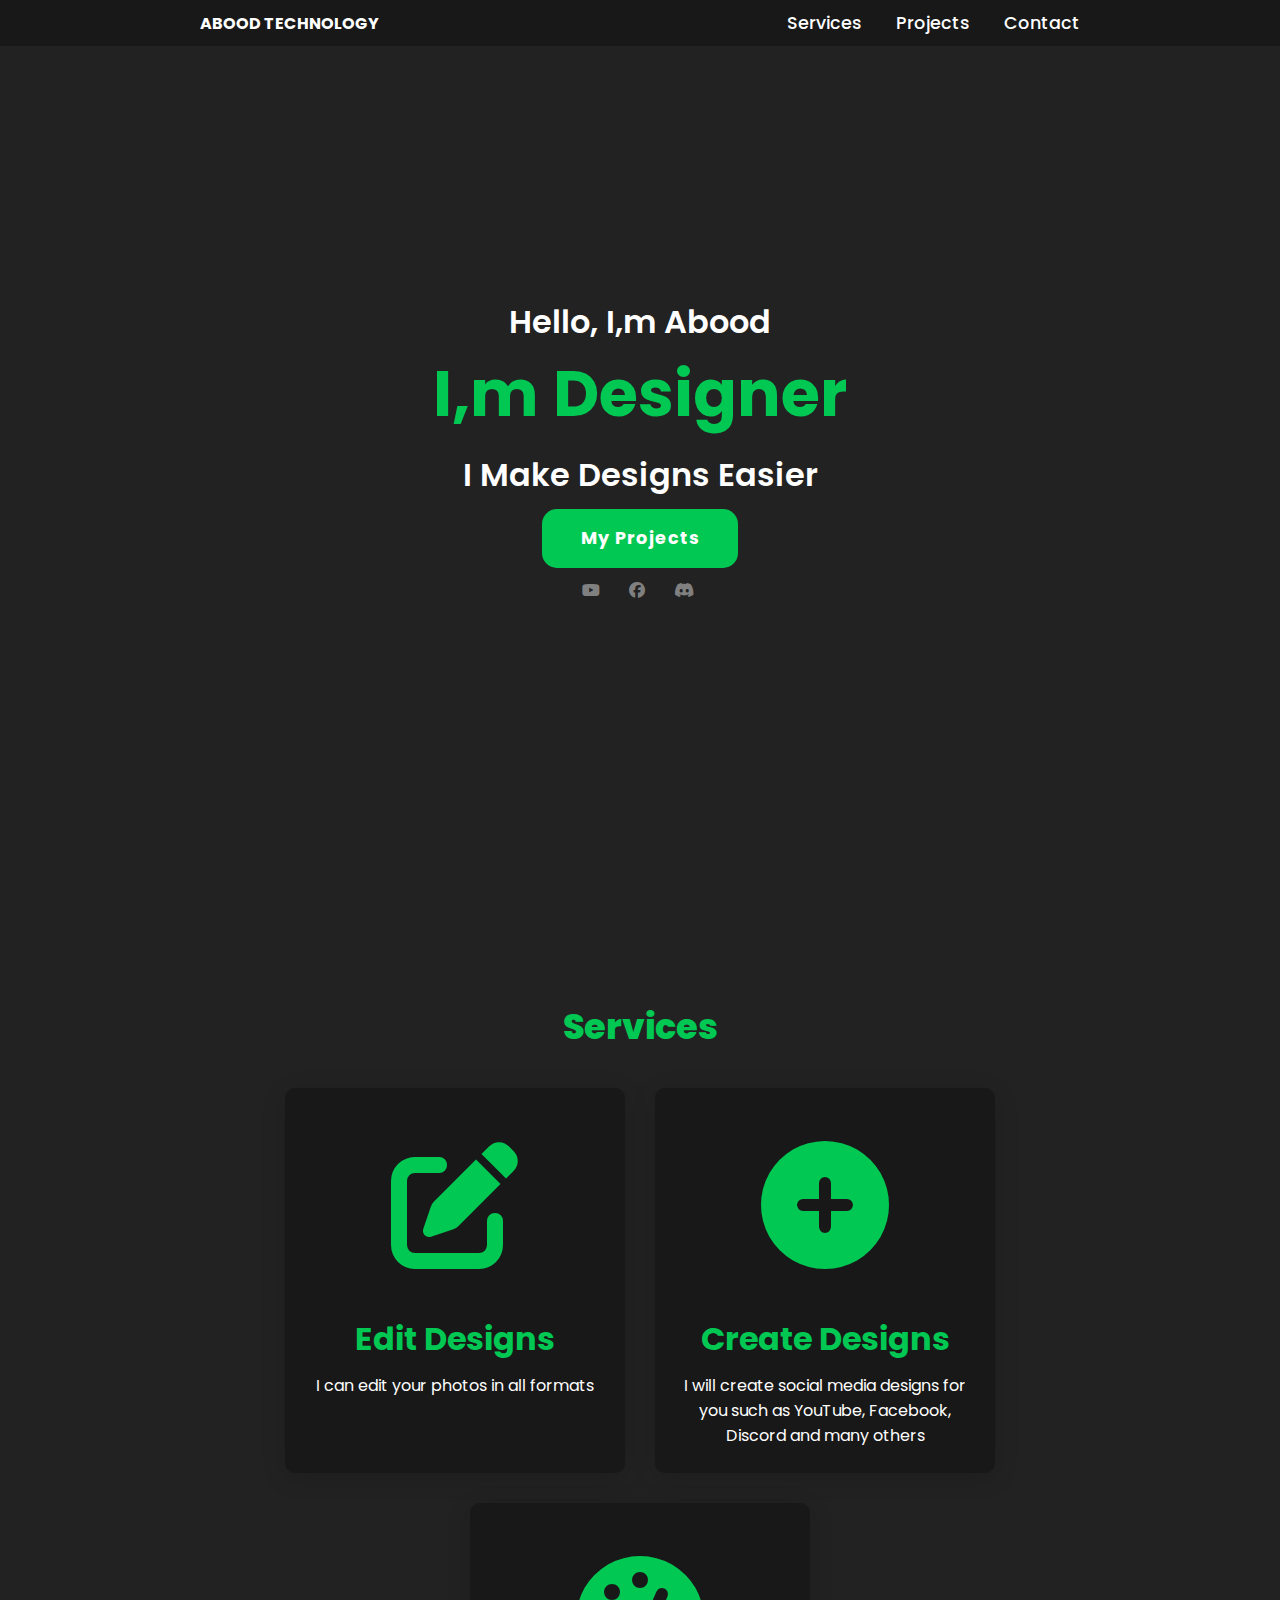
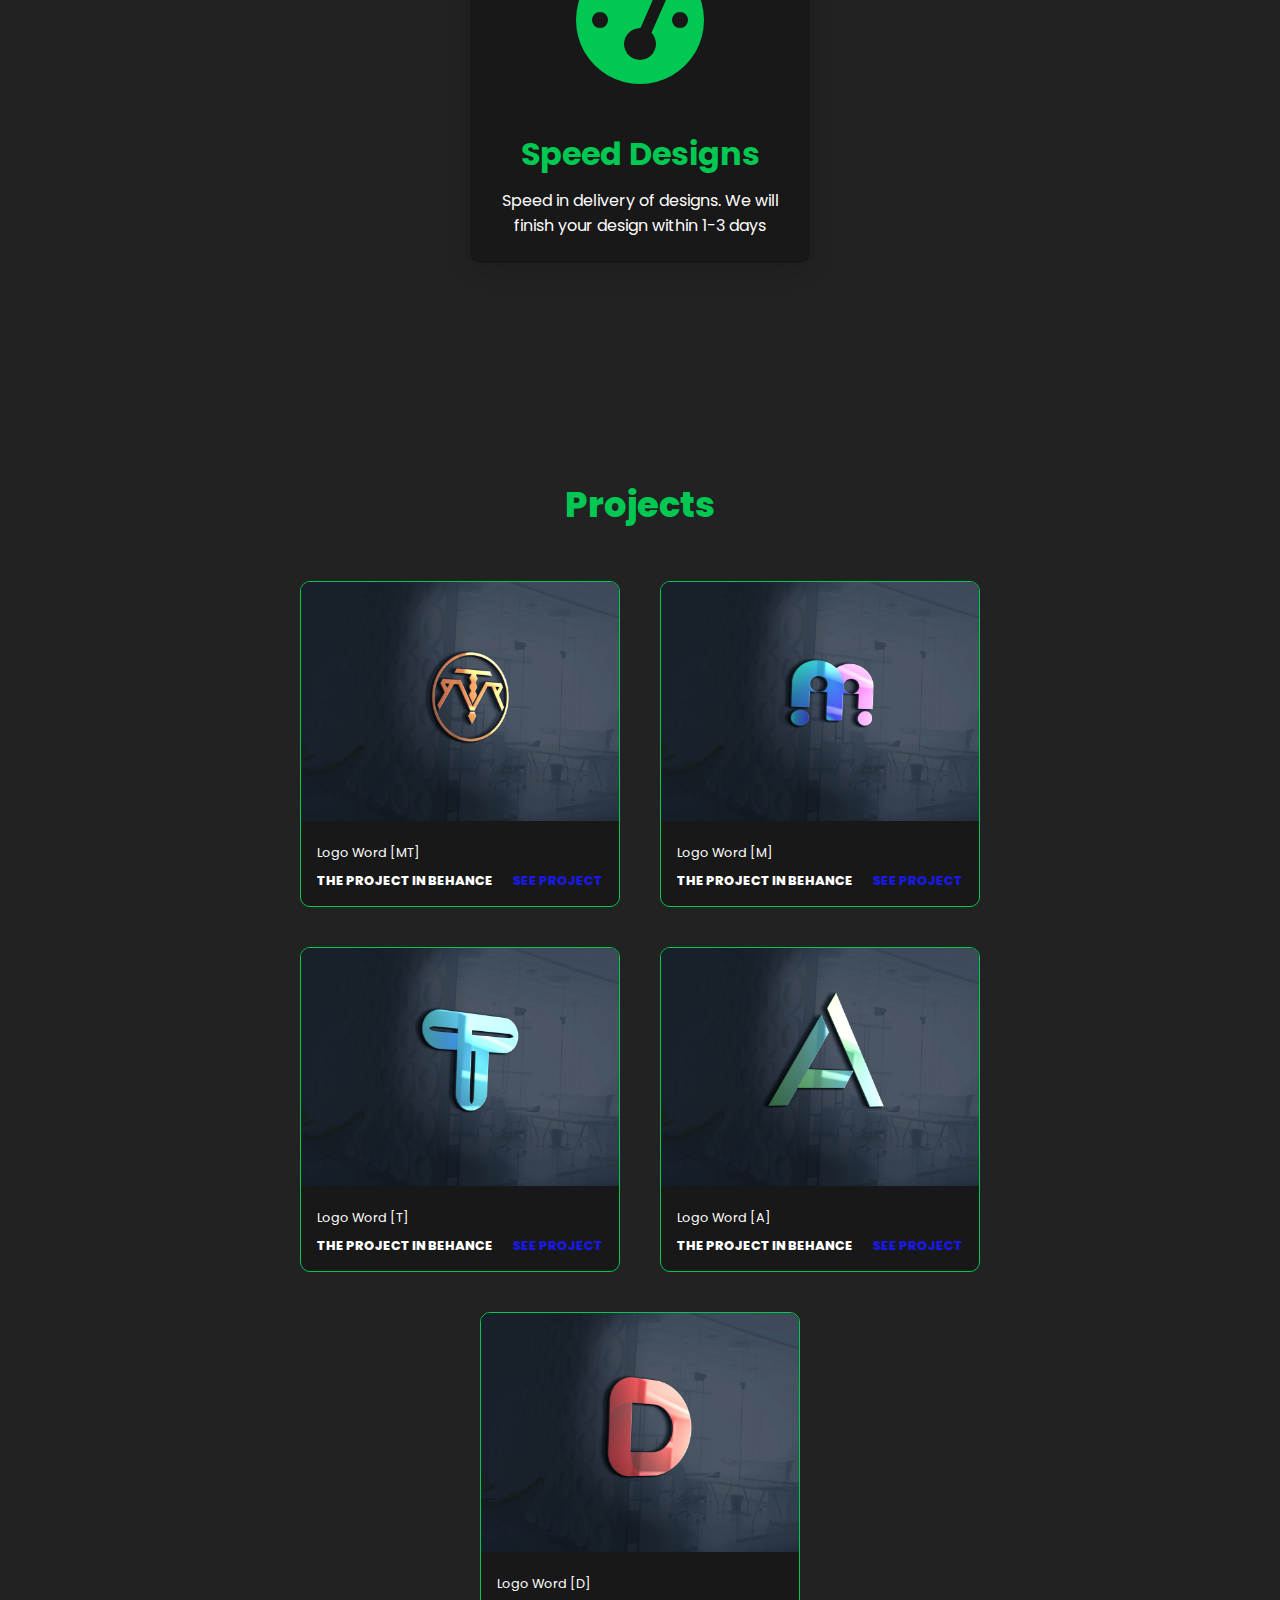
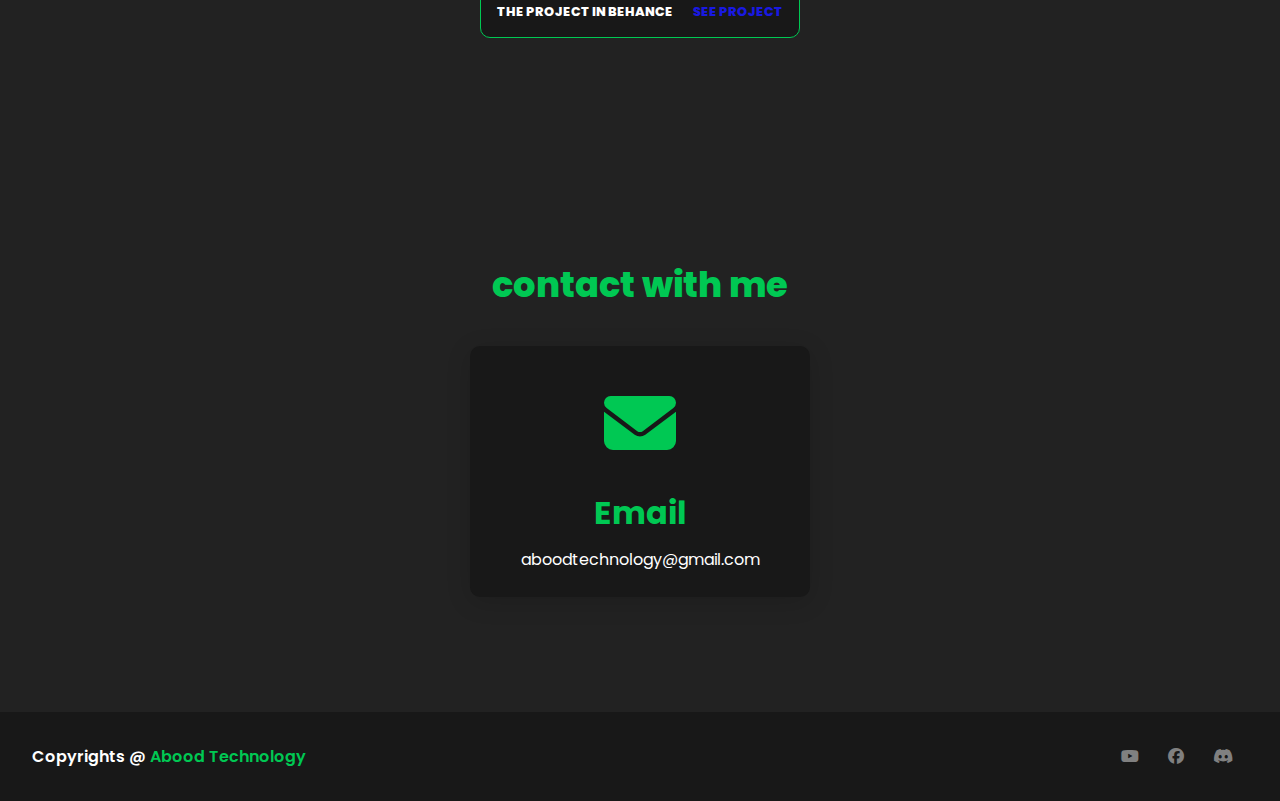
==== index.html @ 82ec8671 "Update index.html" ====
<!DOCTYPE html>
<html lang="en">
<head>
    <meta charset="UTF-8">
    <meta http-equiv="X-UA-Compatible" content="IE=edge">
    <meta name="viewport" content="width=device-width, initial-scale=1.0">
    <link rel="stylesheet" href="style.css">
    <link rel="stylesheet" href="https://cdnjs.cloudflare.com/ajax/libs/font-awesome/6.4.0/css/all.min.css">
    <link rel="icon" type="imge/x-icon" href="Project imge/Untitled-1.png">
    <title>Abood Technology</title>
</head>
<body>
    <header>
        <a href="https://abood-elkhodary.github.io/abood_technology/" class="web-name">Abood Technology</a>
        <nav class="nvegashen">
            <a href="#services">Services</a>
            <a href="#projects">Projects</a>
            <a href="#content">Contact</a>
        </nav>
    </header>
    <section class="main">
        <div>
            <h2>Hello, I,m Abood <br><span>I,m Designer</span></h2>
            <h3> I Make Designs Easier</h3>
            <a href="#projects" class="main-btn">My Projects</a>
        <div class="social-icons">
            <a href="https://www.youtube.com/channel/UCSA4Qo9f2B-eIRQG7bEjoqg" class="youtube" target="_blank"><i class="fa-brands fa-youtube"></i></a>
            <a href="https://www.facebook.com/profile.php?id=100088811796784" class="facebook" target="_blank"><i class="fa-brands fa-facebook"></i></a>
            <a href="https://discord.gg/XT65PAzD9S" class="discord" target="_blank"><i class="fa-brands fa-discord"></i></a>
        </div>
        </div>
    </section>

    <section class="cards" id="services">
        <h2 class="title">Services</h2>
        <div class="content">
            <div class="card">
                <div class="icon">
                    <i class="fas fa-edit"></i>
                </div>
                <div class="info">
                    <h3>Edit Designs</h3>
                    <p>I can edit your photos in all formats</p>
                </div>
            </div>
            <div class="card">
                <div class="icon">
                    <i class="fa-solid fa-circle-plus"></i>
                </div>
                <div class="info">
                    <h3>Create Designs</h3>
                    <p>I will create social media designs for you such as YouTube, Facebook, Discord and many others</p>
                </div>
            </div>
            <div class="card">
                <div class="icon">
                    <i class="fa-solid fa-gauge-high"></i>
                </div>
                <div class="info">
                    <h3>Speed Designs</h3>
                    <p>Speed in delivery of designs. We will finish your design within 1-3 days</p>
                </div>
            </div>
        </div>
    </section>
        <section class="projects" id="projects">
            <h2 class="title">Projects</h2>
            <div class="content">
                <div class="project-card">
                    <div class="project-image">
                        <img src="Project imge/logo_01.jpg" />
                    </div>
                    <div class="project-info">
                        <p class="project-category">Logo Word [MT]</p>
                        <strong class="project-title">
                            <span>The project IN Behance</span>
                            <a href="https://www.behance.net/gallery/142444885/logo-1/modules/804755273" class="see-project" target="_blank">See Project</a>
                        </strong>
                    </div>
                </div>
                <div class="project-card">
                    <div class="project-image">
                        <img src="Project imge/logo_04.jpg" />
                    </div>
                    <div class="project-info">
                        <p class="project-category">Logo Word [M]</p>
                        <strong class="project-title">
                            <span>The project IN Behance</span>
                            <a href="https://www.behance.net/gallery/142445319/logo-4/modules/804757777" class="see-project" target="_blank">See Project</a>
                        </strong>
                    </div>
                </div>
                <div class="project-card">
                    <div class="project-image">
                        <img src="Project imge/logo_05.jpg" />
                    </div>
                    <div class="project-info">
                        <p class="project-category">Logo Word [T]</p>
                        <strong class="project-title">
                            <span>The project IN Behance</span>
                            <a href="https://www.behance.net/gallery/142445755/logo-5/modules/804760275" class="see-project" target="_blank">See Project</a>
                        </strong>
                    </div>
                </div>
                <div class="project-card">
                    <div class="project-image">
                        <img src="Project imge/logo_06.jpg" />
                    </div>
                    <div class="project-info">
                        <p class="project-category">Logo Word [A]</p>
                        <strong class="project-title">
                            <span>The project IN Behance</span>
                            <a href="https://www.behance.net/gallery/142445901/logo-6/modules/804760961" class="see-project" target="_blank">See Project</a>
                        </strong>
                    </div>
                </div>
                <div class="project-card">
                    <div class="project-image">
                        <img src="Project imge/logo_07.jpg" />
                    </div>
                    <div class="project-info">
                        <p class="project-category">Logo Word [D]</p>
                        <strong class="project-title">
                            <span>The project IN Behance</span>
                            <a href="https://www.behance.net/gallery/142446005/logo-7/modules/804761511" class="see-project" target="_blank">See Project</a>
                        </strong>
                    </div>
                </div>
    </section>
    <section class="cards-contact" id="content">
        <h2 class="title">contact with me</h2>
        <div class="content">
            <div class="card">
                <div class="icon">
                    <i class="fa-solid fa-envelope"></i>
                </div>
                <div class="info">
                    <h3>Email</h3>
                    <p>aboodtechnology@gmail.com</p>
                </div>
            </div>
    </section>
    <footer class="footer">
        <p class="footer-title">Copyrights @ <span>Abood Technology</span></p>
        <div class="social-icons">
            <a href="https://www.youtube.com/channel/UCSA4Qo9f2B-eIRQG7bEjoqg" class="youtube" target="_blank"><i class="fa-brands fa-youtube"></i></a>
            <a href="https://www.facebook.com/profile.php?id=100088811796784" class="facebook" target="_blank"><i class="fa-brands fa-facebook"></i></a>
            <a href="https://discord.gg/XT65PAzD9S" class="discord" target="_blank"><i class="fa-brands fa-discord"></i></a>
        </div>
    </footer>
</body>
</html>
---- style.css ----
@import url('https://fonts.googleapis.com/css2?family=Poppins:ital,wght@0,100;0,200;0,300;0,400;0,500;0,600;0,700;0,800;0,900;1,100;1,200;1,300;1,400;1,500;1,600;1,700;1,800;1,900&display=swap');
*{
    font-family: 'Poppins', sans-serif;
    margin: 0;
    padding: 0;
    box-sizing: border-box;
    scroll-behavior: smooth;
}

header{
    background-color:#181818;
    width: 100%;
    position: fixed;
    z-index: 999;
    display: flex;
    justify-content: space-between;
    align-items: center;
    padding: 10px 200px;
}

.web-name{
    text-decoration: none;
    color: #fff;
    text-transform: uppercase;
    font-weight: 700;
    font-size: 1,8em;
}

.nvegashen a{
    color: #fff;
    text-decoration: none;
    font-weight: 500;
    font-size: 1.1em;
    padding-left: 30px;
}

.nvegashen a:hover{
    color: #00c853;
}

section{
    padding: 100px 200px;
}
.main {
    width: 100%;
    min-height: 100vh;
    display: flex;
    align-items: center;
    background-color: #222222;
    justify-content: center;
    text-align: center;
}

.main h2{
    color: #ffffff;
    font-size: 2em;
    font-weight: 600;
}
.main h2 span{
    display: inline-block;
    color: #00c853;
    font-size: 2em;
    font-weight: 700;
}

.main h3{
    color: #ffffff;
    font-size: 2em;
    font-weight: 600;
    letter-spacing: 1pxss;
    margin-top: 10px;
    margin-bottom: 10px;
}
.main-btn{
    color: #ffffff;
    background-color: #00c853;
    text-decoration: none;
    font-size: 1.1em;
    font-weight: 700;
    display: inline-block;
    padding: 0.9375em 2.1875em;
    letter-spacing: 1px;
    border-radius: 15px;
    margin-bottom: 10px;
    transition: 0.7s ease;
}
.main-btn:hover{
    background-color:#00933d;
    transform: scale(1.1);
}

.social-icons a{
    color: gray;
    font-size: 1em;
    padding: 10px;
    transition: 0.5s ease;
    margin-right: 5px;
}

.youtube:hover{
    color: red;
    transform: scale(1.5);
    display: var(--fa-display,inline-block);
}

.facebook:hover{
    color: blue;
    transform: scale(1.5);
    display: var(--fa-display,inline-block);
}

.discord:hover{
    color: white;
    transform: scale(1.5);
    display: var(--fa-display,inline-block);
}

.cards{
    background-color: #222222;
}

.title{
    display: flex;
    justify-content: center;
    color: #00c853;
    font-size: 2.2em;
    font-weight: 800;
    margin-bottom: 20px;
}

.content {
    display: flex;
    justify-content: center;
    flex-direction: row;
    flex-wrap: wrap;
}

.card{
    background-color: #181818;
    width: 21.25em;
    box-shadow: 0 5px 25px rgba(1 1 1 /15%);
    border-radius: 10px;
    padding: 25px;
    margin: 15px;   
    transition: 0.7s ease;
}

.card:hover{
    transform: scale(1.1);
}

.icon{
    font-size: 8em;
    text-align: center;
    color: #00c853;
}

.info{
    text-align: center;
    color: #fff;
}

.info h3{
    color: #00c853;
    font-size: 2em;
    font-weight: 700;
    margin: 10px;
}

.projects{
    background-color: #222222;

}

.projects .content{
    margin-top: 30px;
}

.project-card {
    background-color: #181818;
    border: 1px solid #00c853;
    min-height: 14em;
    width: 20em;
    overflow: hidden;
    border-radius: 10px;
    margin: 20px;
    transition: 0.7s ease;
}

.project-card:hover {
   transform: scale(1.1);
}

.project-card:hover .project-image {
    opacity: 0.9;
 }

.project-image img{
    width: 100%
}
.project-info{
    padding: 1em;
    color: #fff;
}

.project-category{
    font-size: 0.8em;
    color: #fff;
}
.project-title{
    display: flex;
    justify-content: space-between;
    text-transform: uppercase;
    font-weight: 800;
    margin-top: 10px;
    font-size: 0.8em;   
}

.see-project{
    text-decoration: none;
    color: rgb(25, 25, 227);
}

.see-project:hover{
    color: #00c853;
}

.cards-contact{
    background-color: #222222;
}

.cards-contact .icon{
    font-size: 4.5em;
}

.cards-contact .info h3 {
    color: #00c853;
}

.footer{
    background-color: #181818;
    color: #fff;
    padding: 2em;
    display: flex;
    justify-content: space-between;
}

.footer-title{
    font-size: 1,3em;
    font-weight: 600;
}
.footer-title span{
    color: #00c853;
}
.br{
    background-color: #222222;
}

@media (max-width:1023px){
    header{
        padding: 12px 20px;
    }

    .navigation a{
        padding-left: 10px;
    }

    .title{
        font-size: 1.8em;
    }

    section{
        padding: 80px 20px;
    }

    .main-content h2{
        font-size: 1em;
    }

    .main-content h3{
        font-size: 1.6em;
    }

    .content{
        flex-direction: column;
        align-items: center;
    }

}

@media (max-width:641px){
    body{
        font-size: 10px;
    }

    .web-name{
        font-size: 10px;
    }
    
    .main-content h2{
        font-size: 0.8em;
    }

    .main-content h3{
        font-size: 1.4em;
    }
}

@media (max-width:300px){
    body{
        font-size: 10px;
     
    }
}
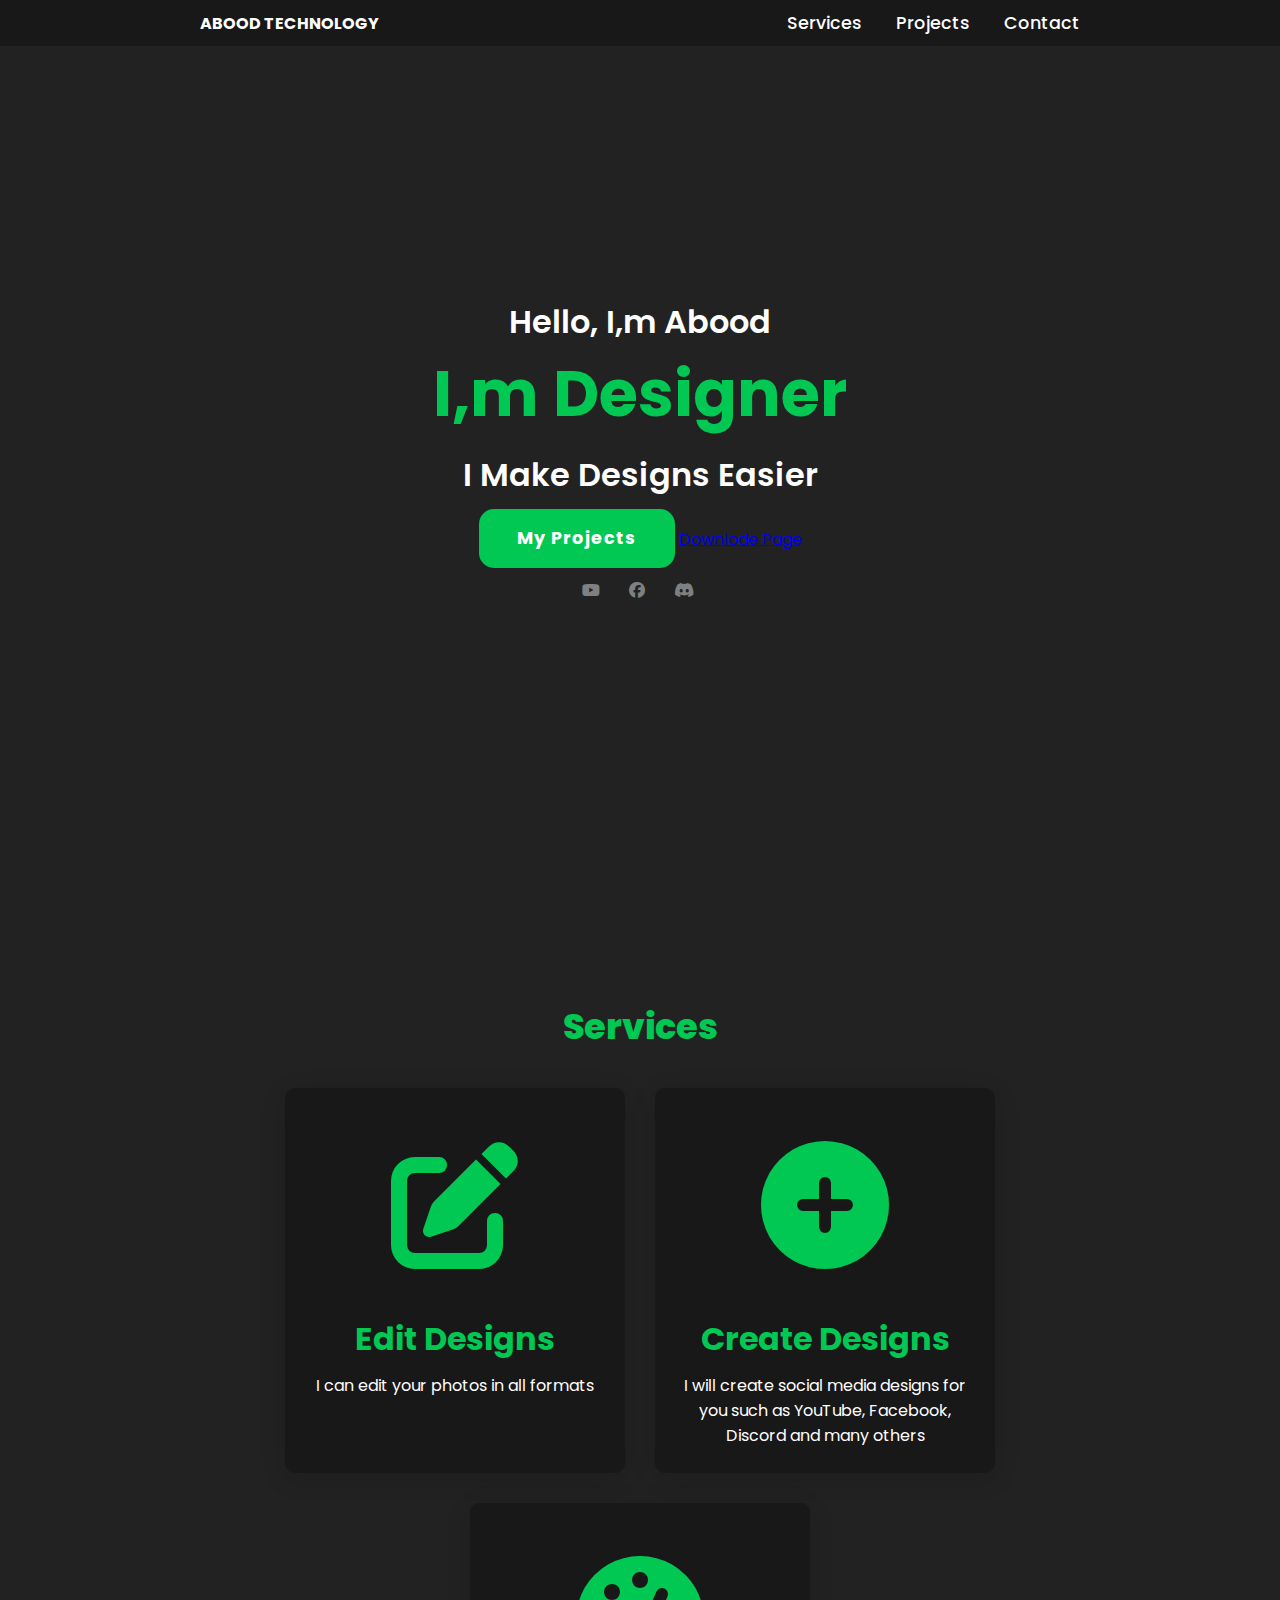
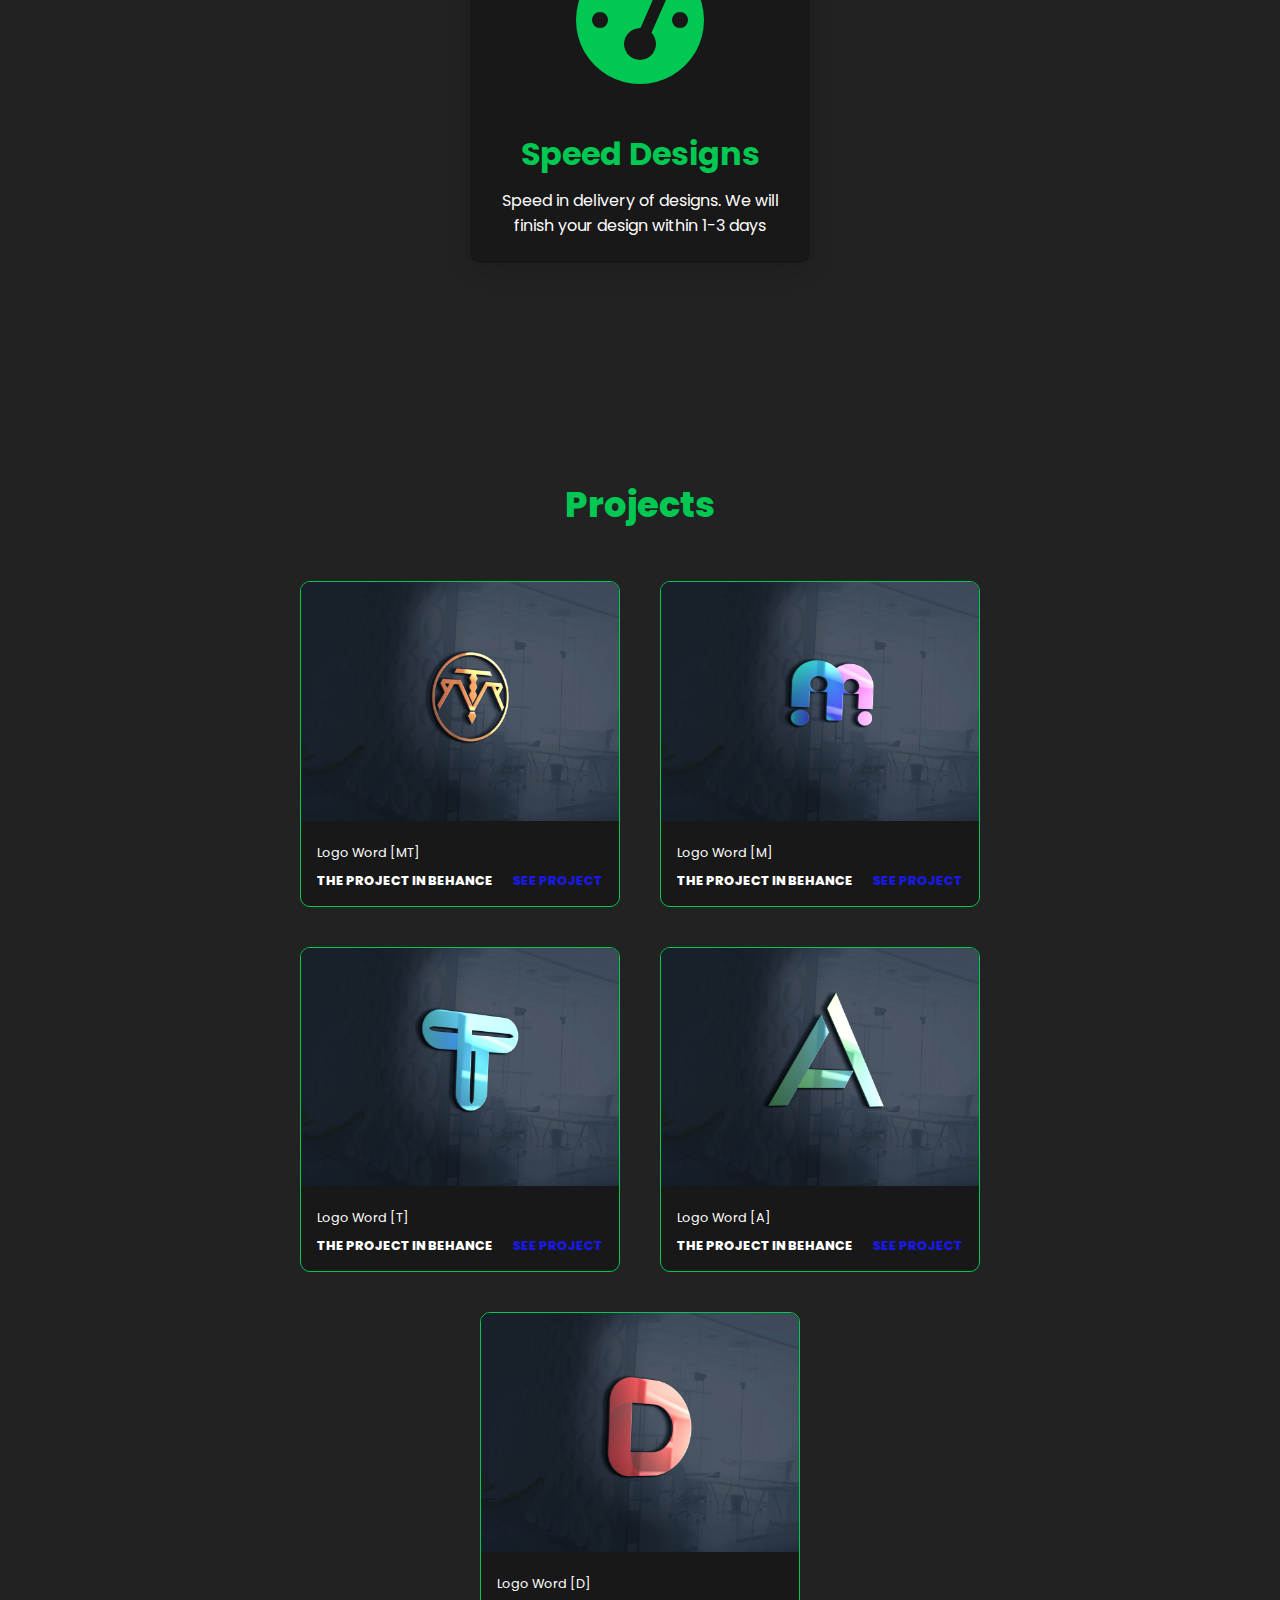
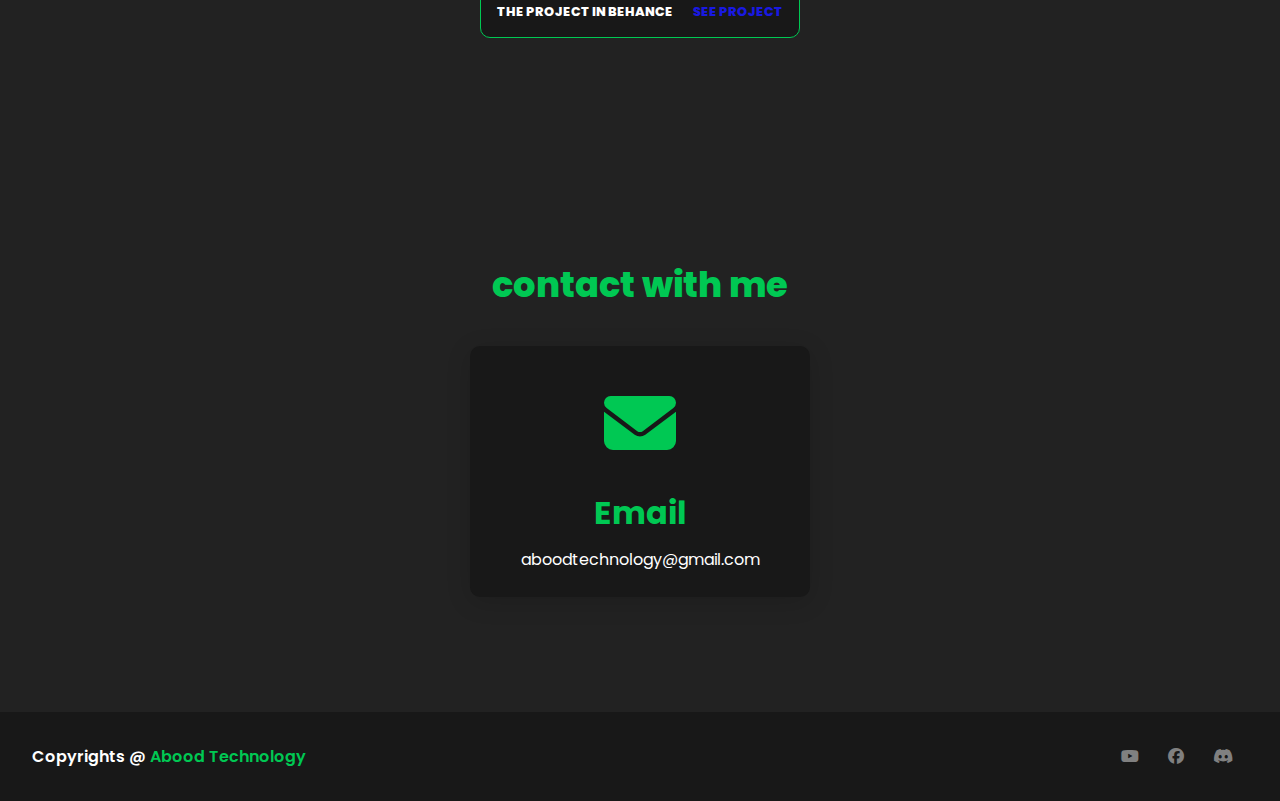
==== commit bac118ac: "Update index.html" ====
--- a/index.html
+++ b/index.html
@@ -23,6 +23,7 @@
             <h2>Hello, I,m Abood <br><span>I,m Designer</span></h2>
             <h3> I Make Designs Easier</h3>
             <a href="#projects" class="main-btn">My Projects</a>
+              <a href="/downlode.html">Downlode Page</a>    
         <div class="social-icons">
             <a href="https://www.youtube.com/channel/UCSA4Qo9f2B-eIRQG7bEjoqg" class="youtube" target="_blank"><i class="fa-brands fa-youtube"></i></a>
             <a href="https://www.facebook.com/profile.php?id=100088811796784" class="facebook" target="_blank"><i class="fa-brands fa-facebook"></i></a>
--- a/style.css
+++ b/style.css
@@ -294,7 +294,7 @@
     }
 
     .web-name{
-        font-size: 10px;
+        font-size: 8px;
     }
     
     .main-content h2{
@@ -308,7 +308,7 @@
 
 @media (max-width:300px){
     body{
-        font-size: 10px;
+        font-size: 8px;
      
     }
-}+}
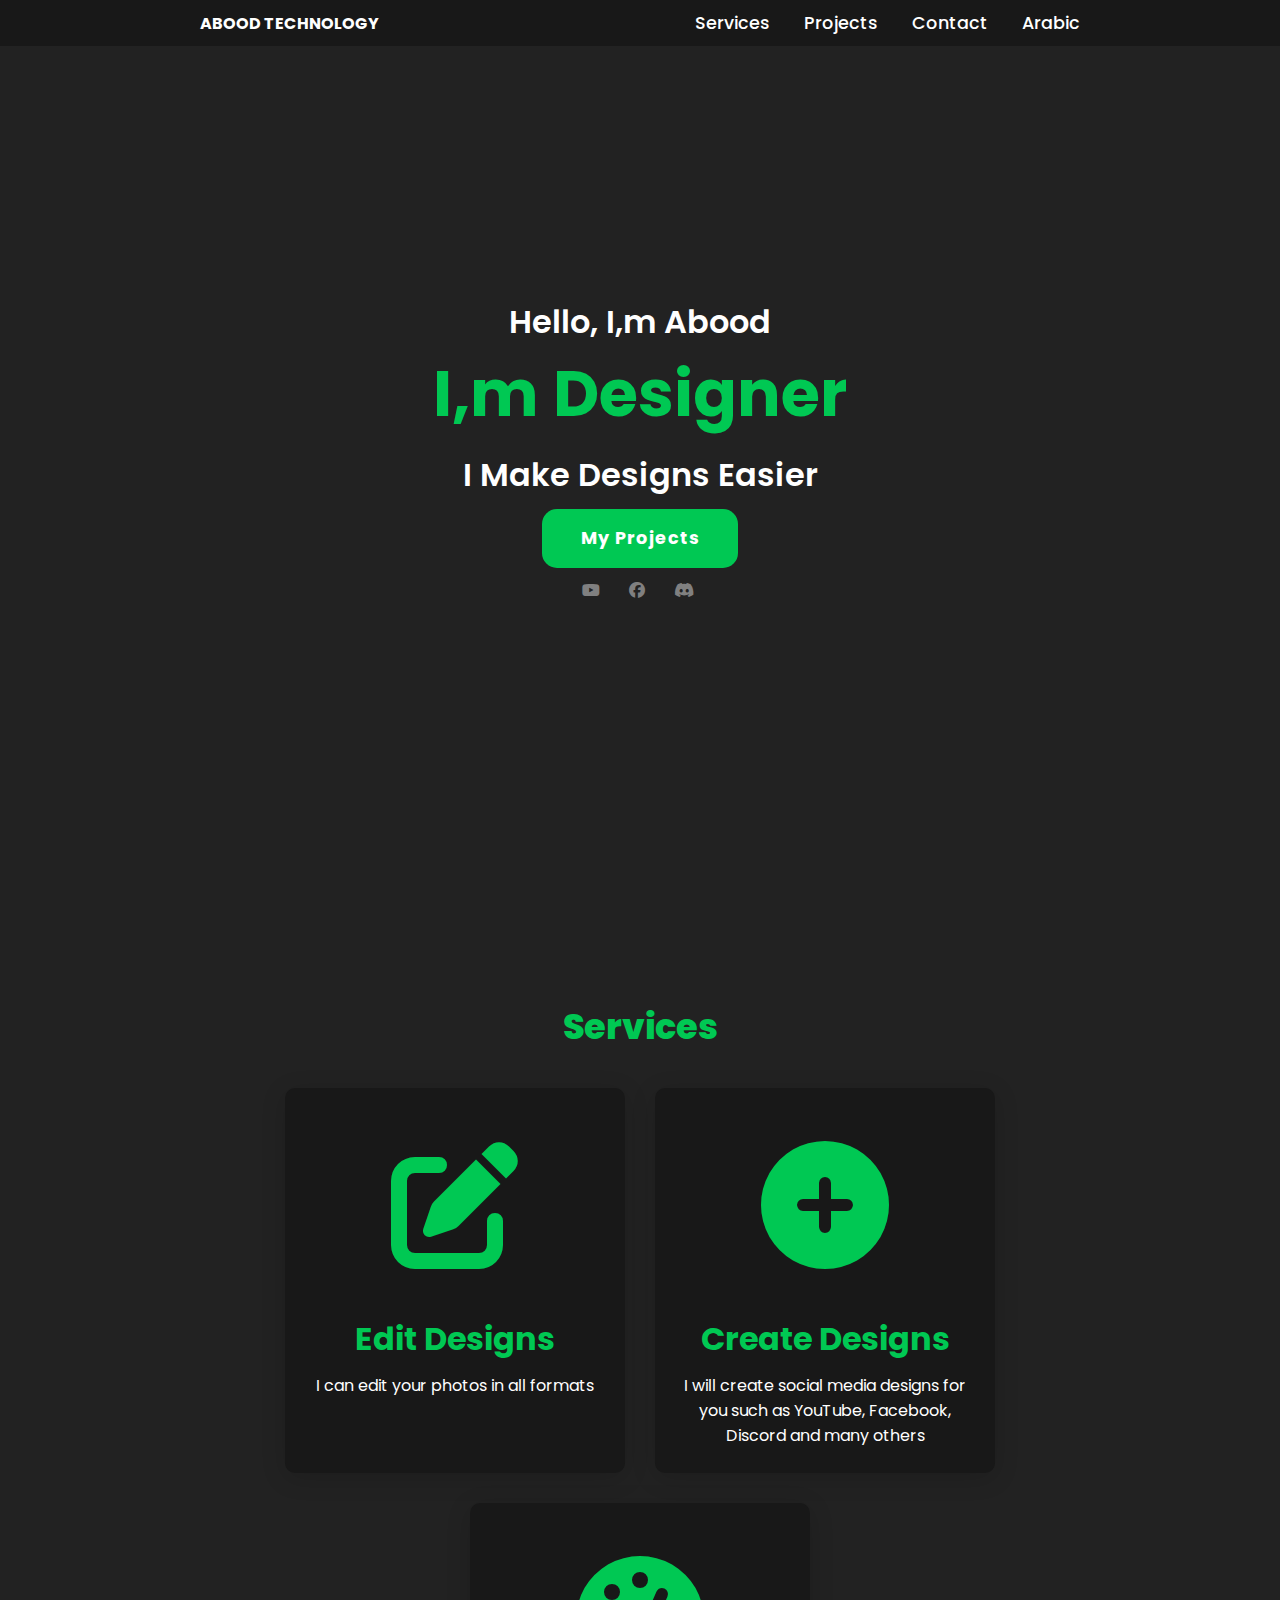
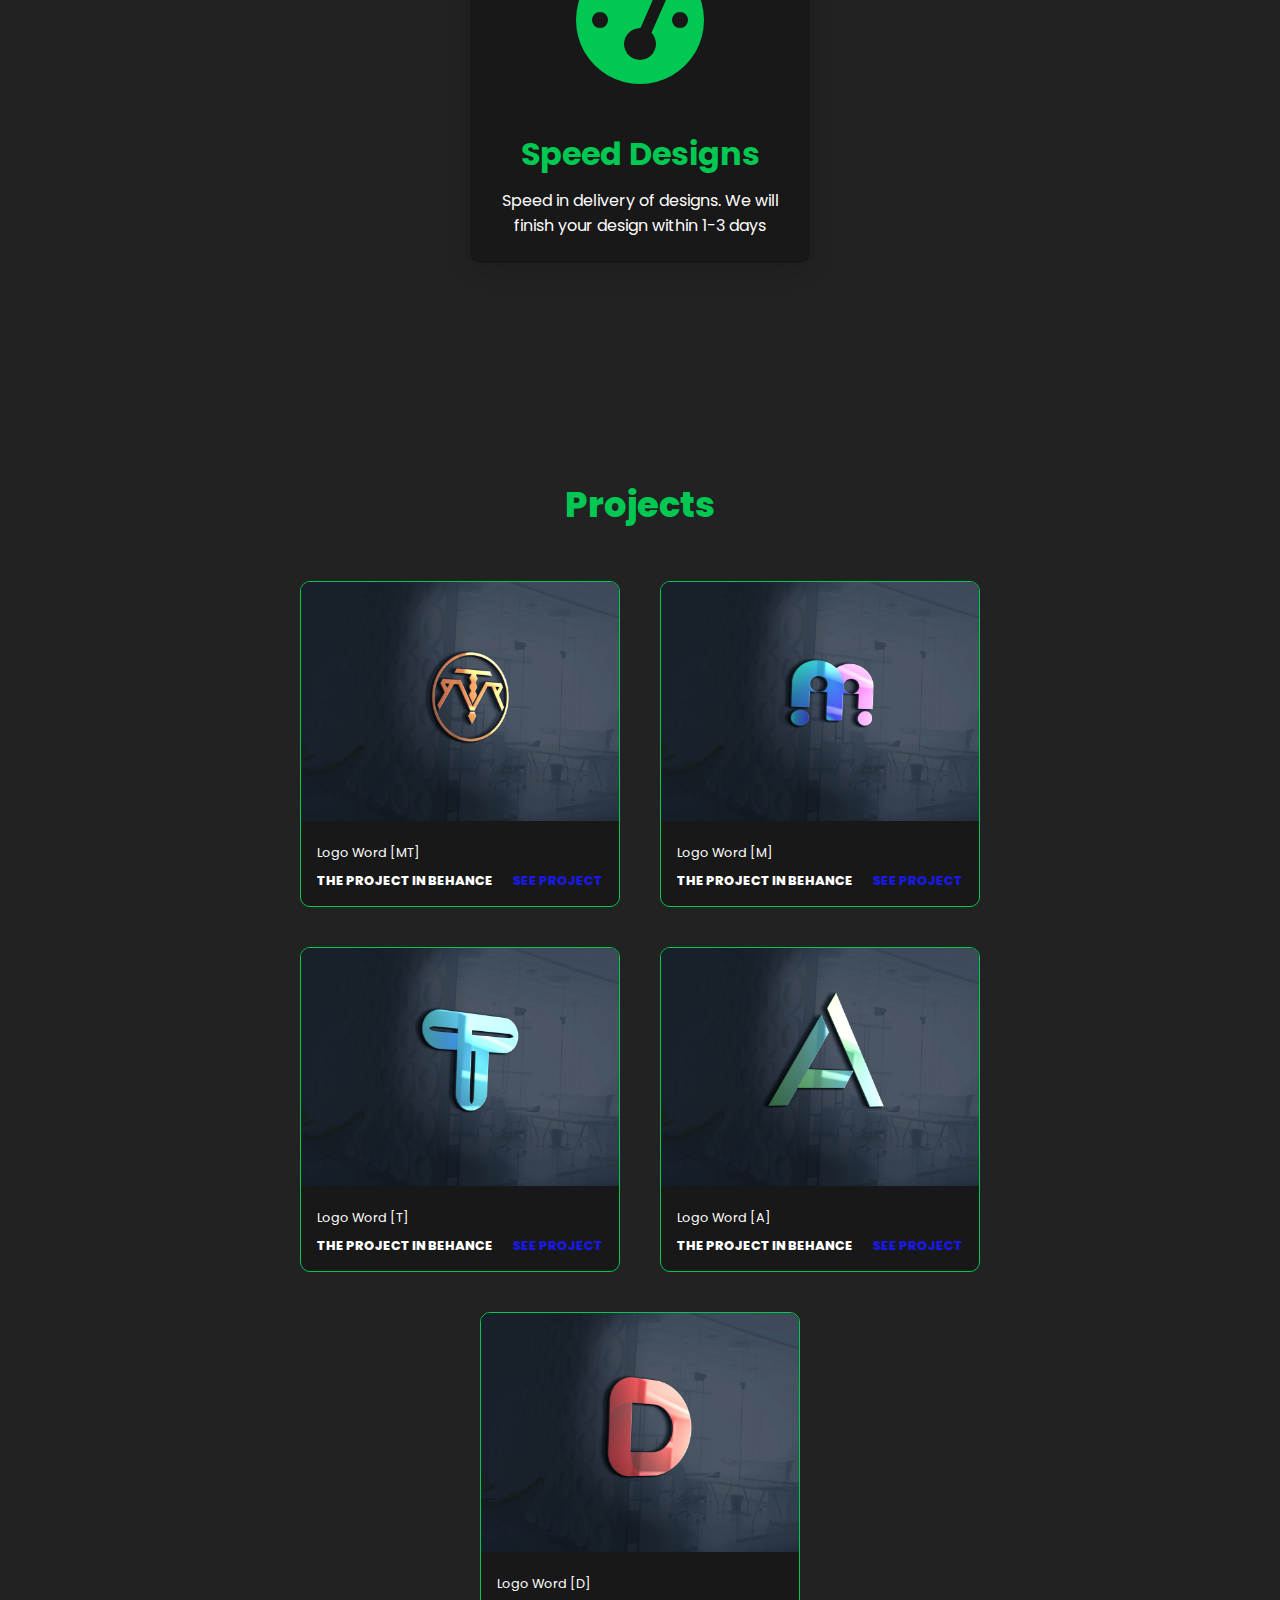
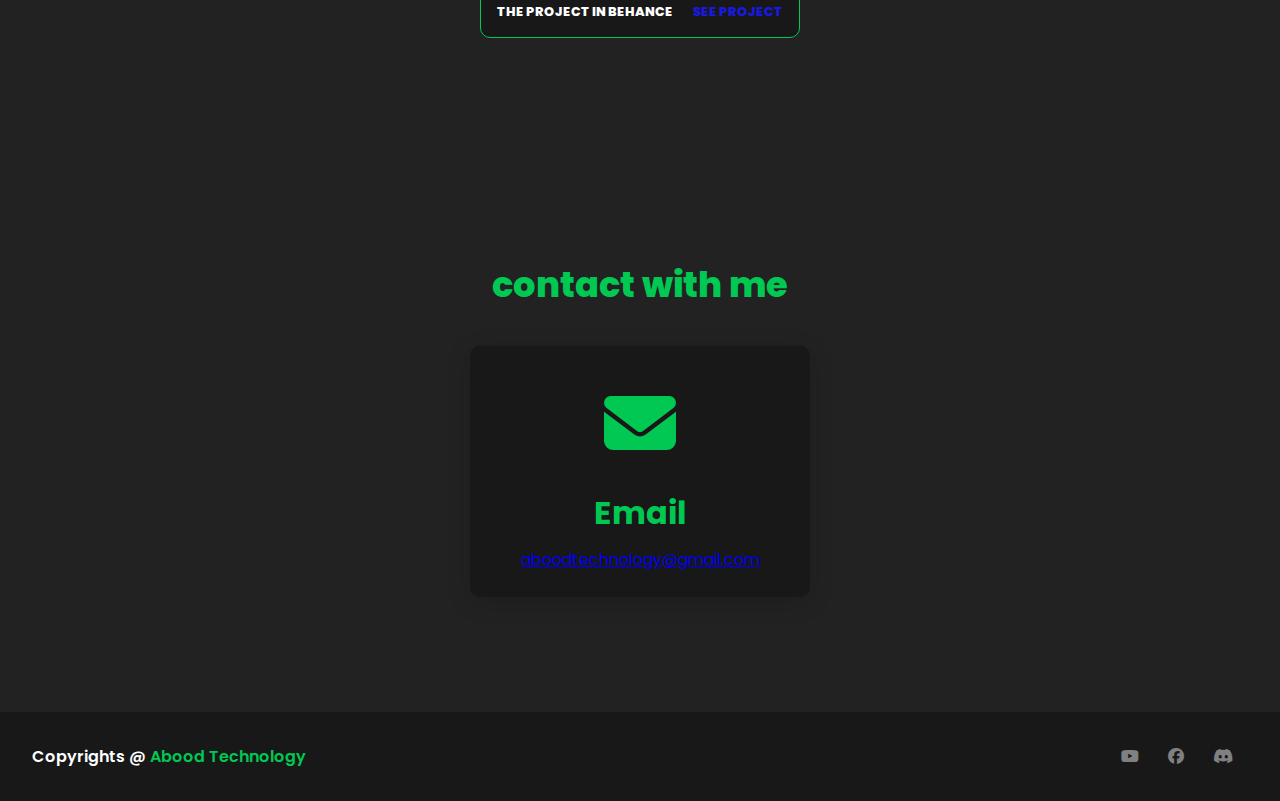
==== commit 65ac450b: "Update index.html" ====
--- a/index.html
+++ b/index.html
@@ -11,11 +11,12 @@
 </head>
 <body>
     <header>
-        <a href="https://abood-elkhodary.github.io/abood_technology/" class="web-name">Abood Technology</a>
+        <a href="/index.html" class="web-name">Abood Technology</a>
         <nav class="nvegashen">
             <a href="#services">Services</a>
             <a href="#projects">Projects</a>
             <a href="#content">Contact</a>
+            <a href="indexAR.html">Arabic</a>
         </nav>
     </header>
     <section class="main">
@@ -23,8 +24,7 @@
             <h2>Hello, I,m Abood <br><span>I,m Designer</span></h2>
             <h3> I Make Designs Easier</h3>
             <a href="#projects" class="main-btn">My Projects</a>
-              <a href="/downlode.html">Downlode Page</a>    
-        <div class="social-icons">
+            <div class="social-icons">
             <a href="https://www.youtube.com/channel/UCSA4Qo9f2B-eIRQG7bEjoqg" class="youtube" target="_blank"><i class="fa-brands fa-youtube"></i></a>
             <a href="https://www.facebook.com/profile.php?id=100088811796784" class="facebook" target="_blank"><i class="fa-brands fa-facebook"></i></a>
             <a href="https://discord.gg/XT65PAzD9S" class="discord" target="_blank"><i class="fa-brands fa-discord"></i></a>
@@ -137,7 +137,8 @@
                 </div>
                 <div class="info">
                     <h3>Email</h3>
-                    <p>aboodtechnology@gmail.com</p>
+                    <a href="mailto:aboodtechnology@gmail.com?subject=Contact">aboodtechnology@gmail.com</a>
+
                 </div>
             </div>
     </section>
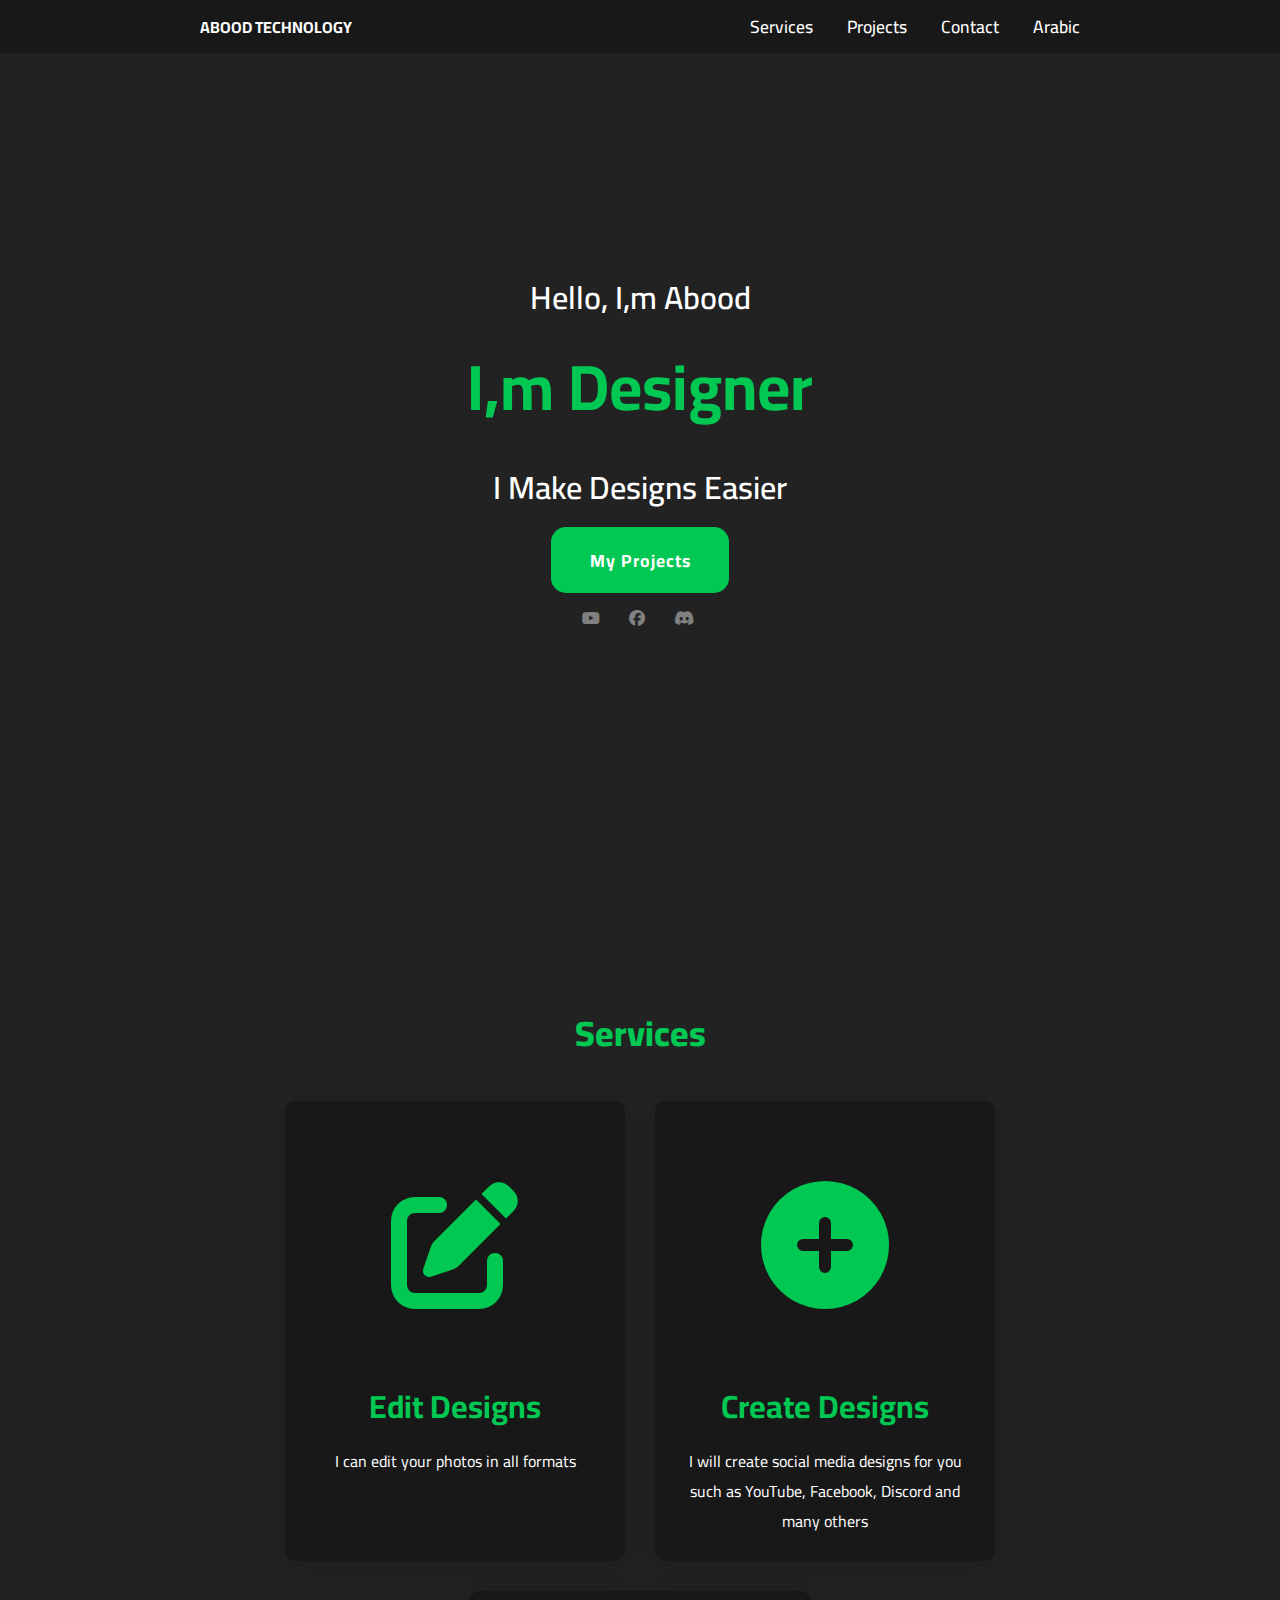
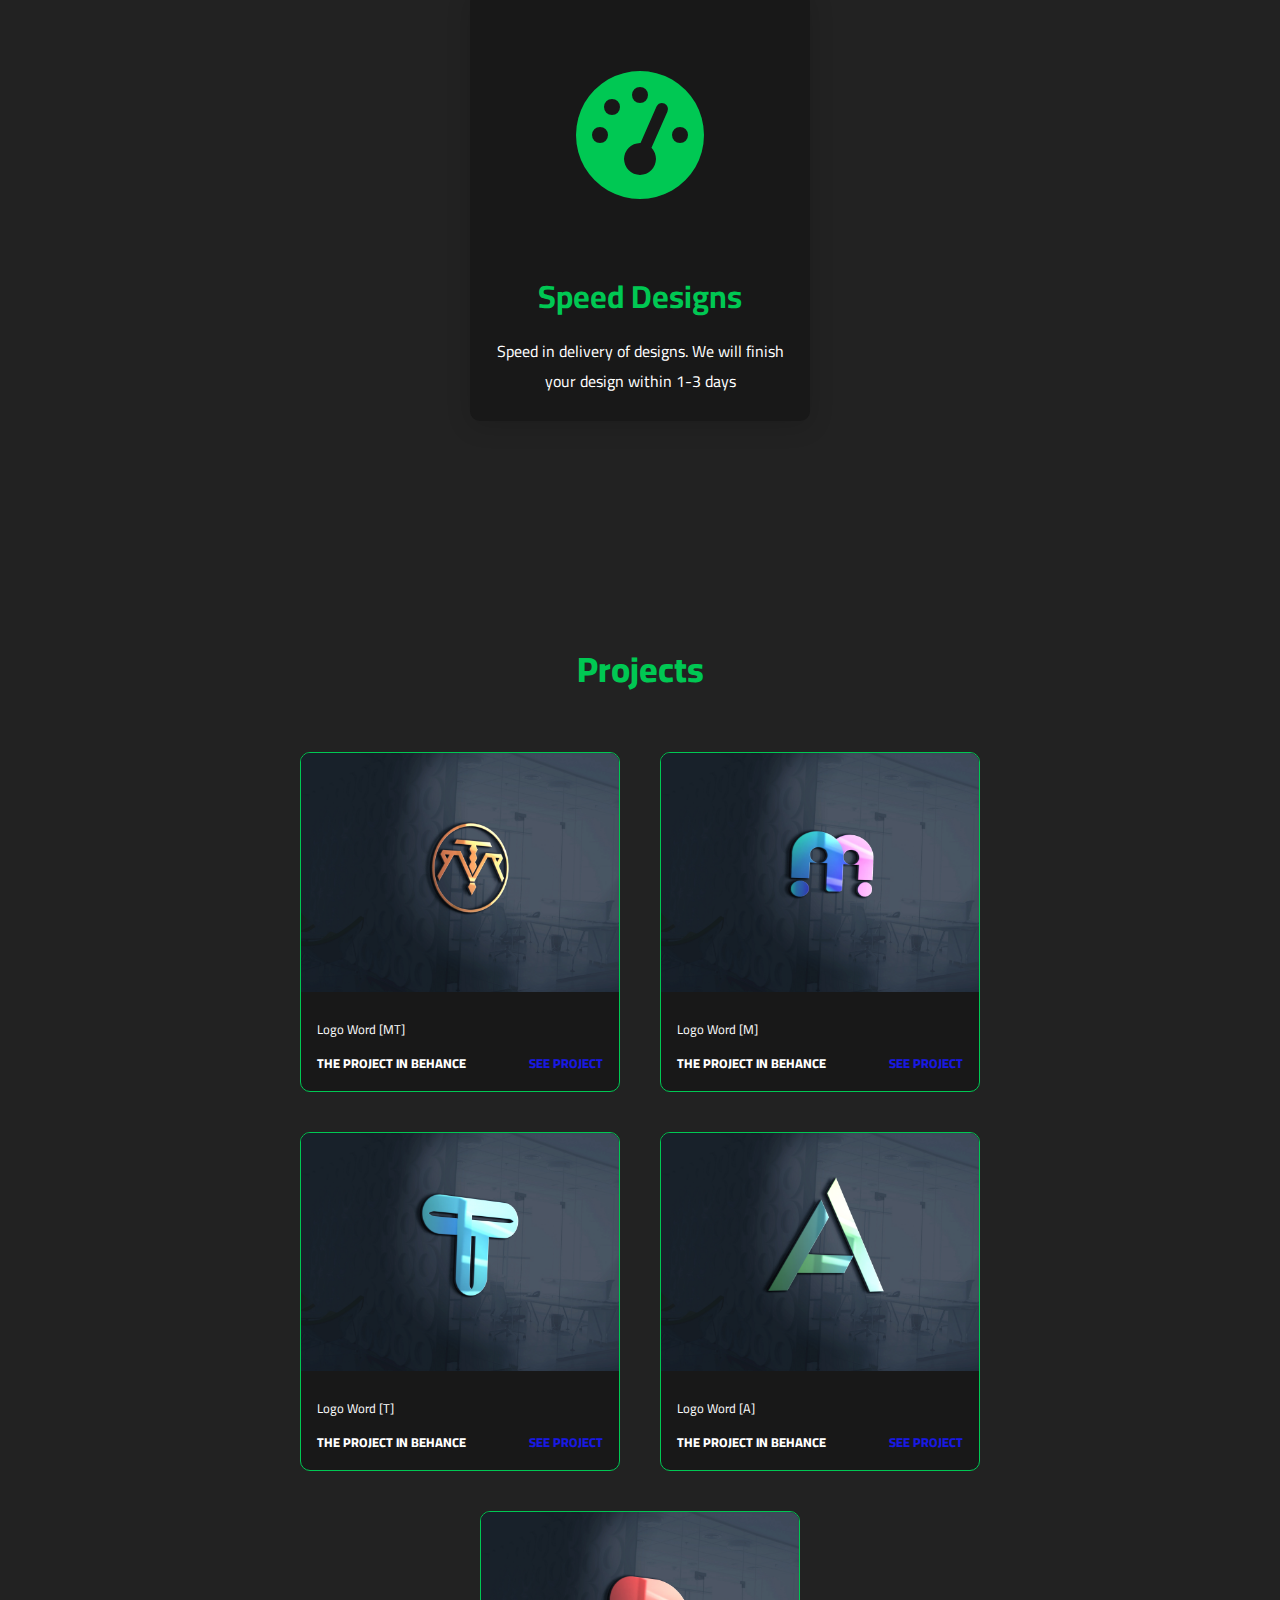
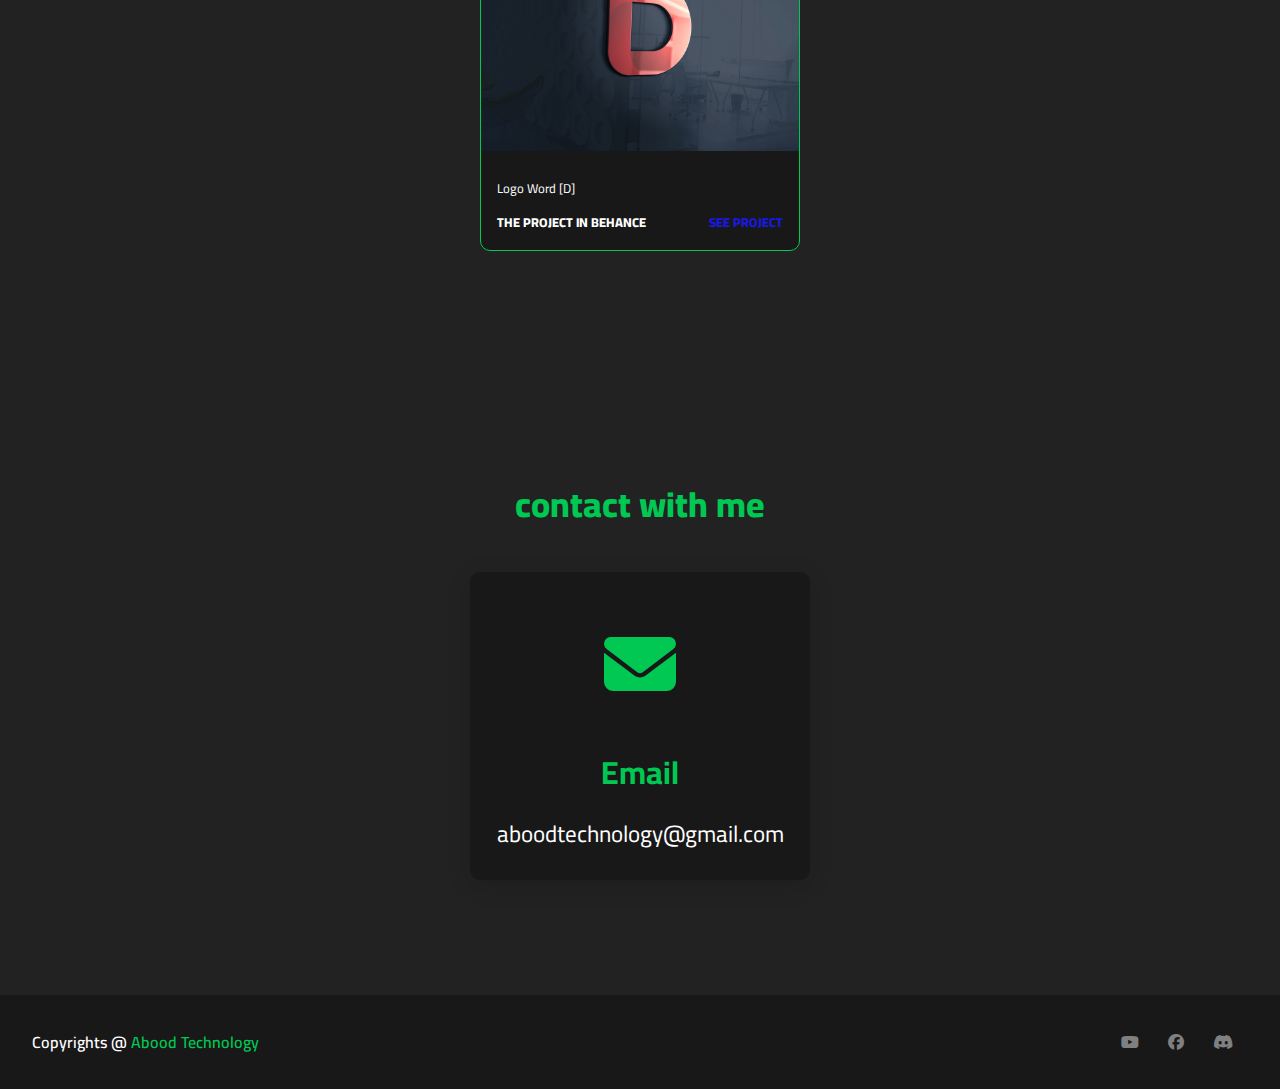
==== commit 7593d5d3: "Update index.html" ====
--- a/index.html
+++ b/index.html
@@ -11,7 +11,7 @@
 </head>
 <body>
     <header>
-        <a href="/index.html" class="web-name">Abood Technology</a>
+        <a href="https://abood-elkhodary.github.io/abood_technology/" class="web-name">Abood Technology</a>
         <nav class="nvegashen">
             <a href="#services">Services</a>
             <a href="#projects">Projects</a>
--- a/style.css
+++ b/style.css
@@ -1,6 +1,6 @@
-@import url('https://fonts.googleapis.com/css2?family=Poppins:ital,wght@0,100;0,200;0,300;0,400;0,500;0,600;0,700;0,800;0,900;1,100;1,200;1,300;1,400;1,500;1,600;1,700;1,800;1,900&display=swap');
+@import url('https://fonts.googleapis.com/css2?family=Cairo:wght@200;300;400;500;600;700;800;900;1000&display=swap');
 *{
-    font-family: 'Poppins', sans-serif;
+    font-family: 'Cairo', sans-serif;
     margin: 0;
     padding: 0;
     box-sizing: border-box;
@@ -227,6 +227,7 @@
 
 .cards-contact{
     background-color: #222222;
+    text-align: center;
 }
 
 .cards-contact .icon{
@@ -235,6 +236,16 @@
 
 .cards-contact .info h3 {
     color: #00c853;
+}
+
+.info a{
+    text-decoration: none;
+    font-size: 23px;
+    color: #fff;
+}
+
+.info a:hover{
+ color: blue;   
 }
 
 .footer{
@@ -254,7 +265,7 @@
 }
 .br{
     background-color: #222222;
-}
+    }
 
 @media (max-width:1023px){
     header{
@@ -307,6 +318,11 @@
 }
 
 @media (max-width:300px){
+    
+    .web-name {
+    text-align: center;
+    font-size: 8px;
+    }
     body{
         font-size: 8px;
      
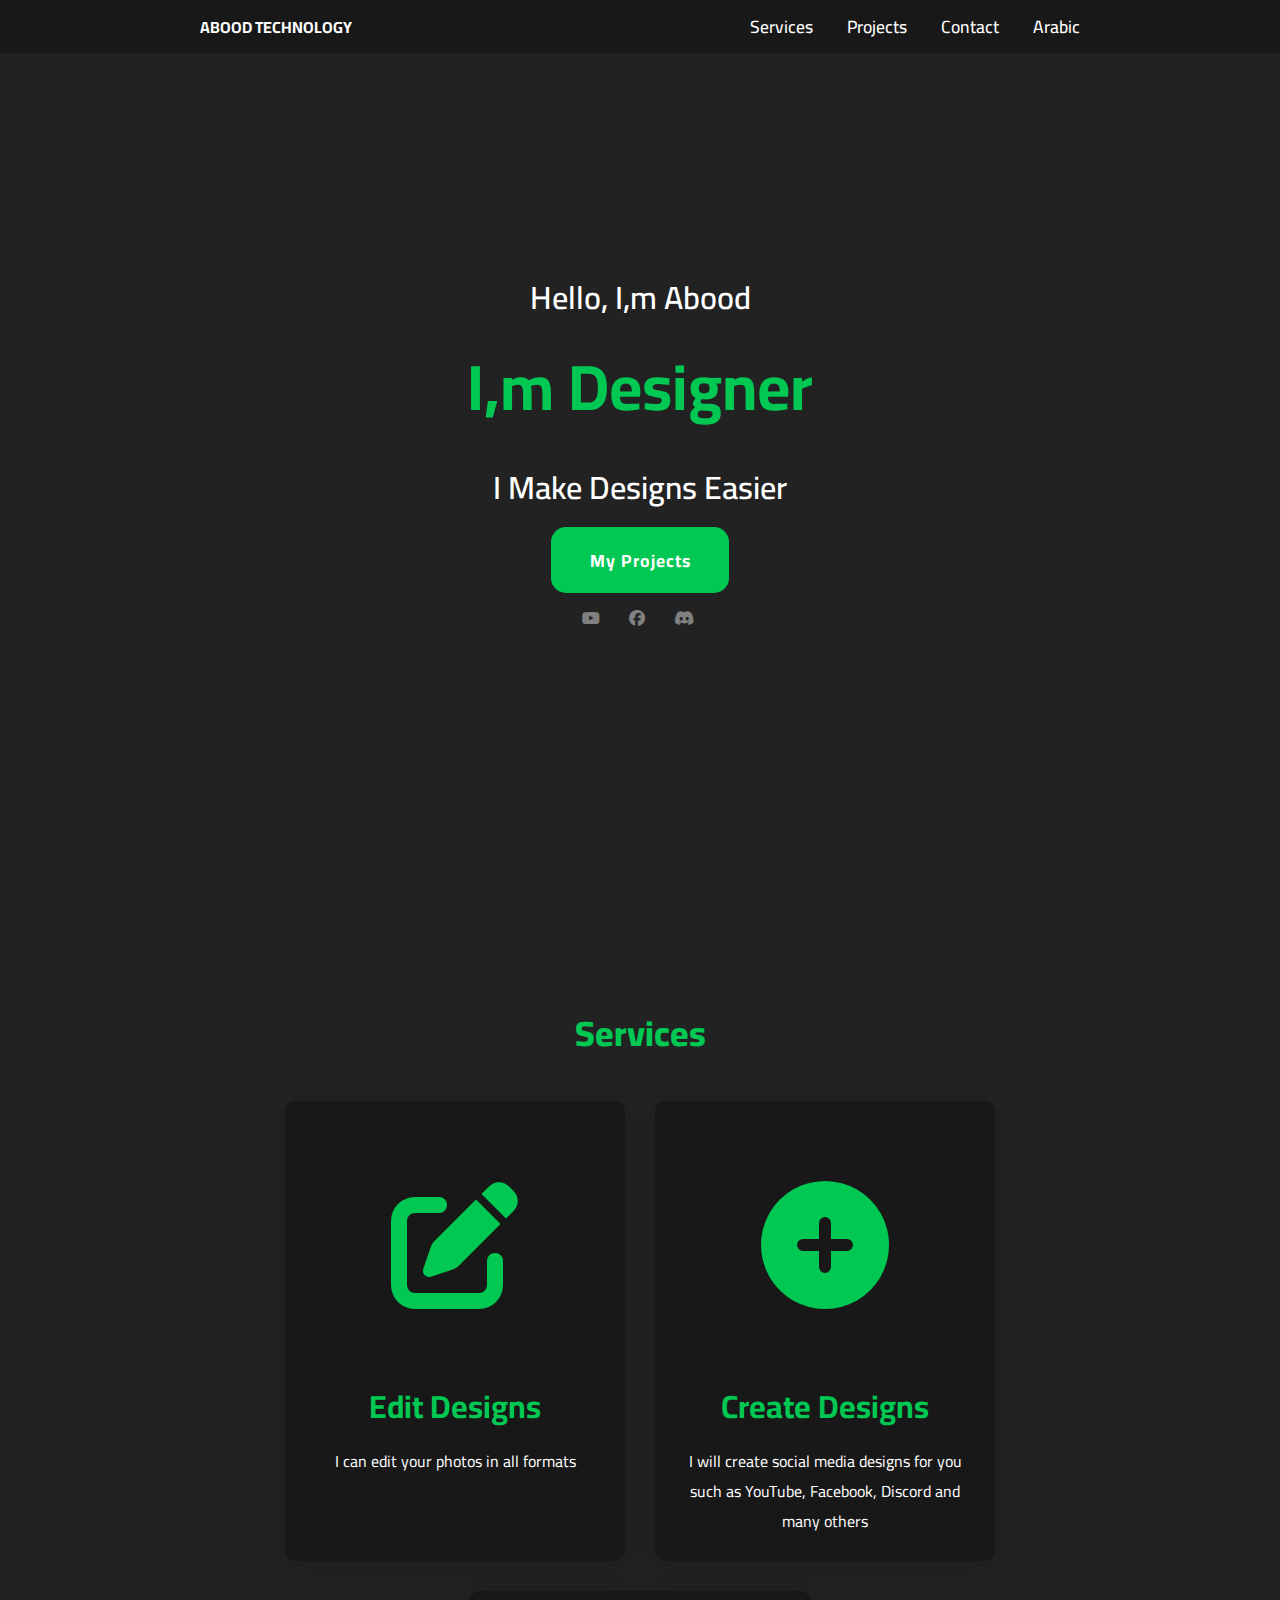
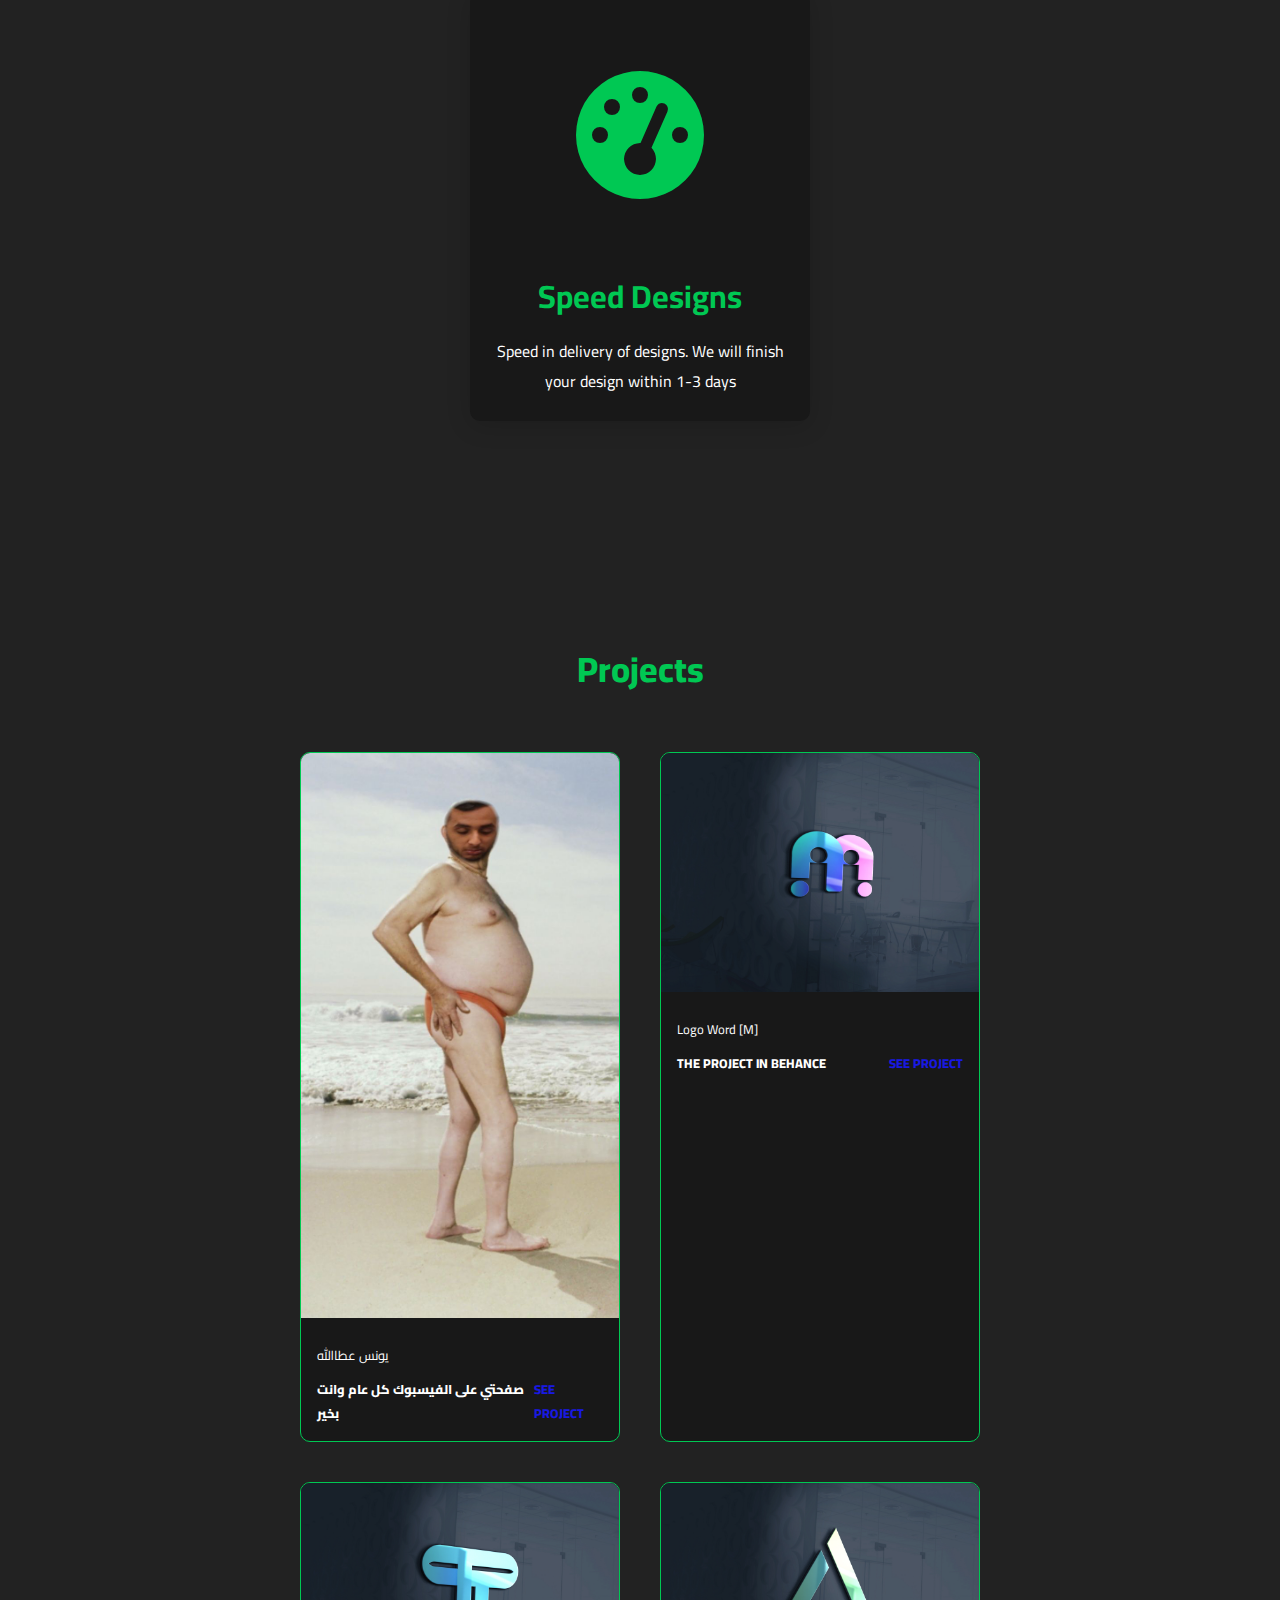
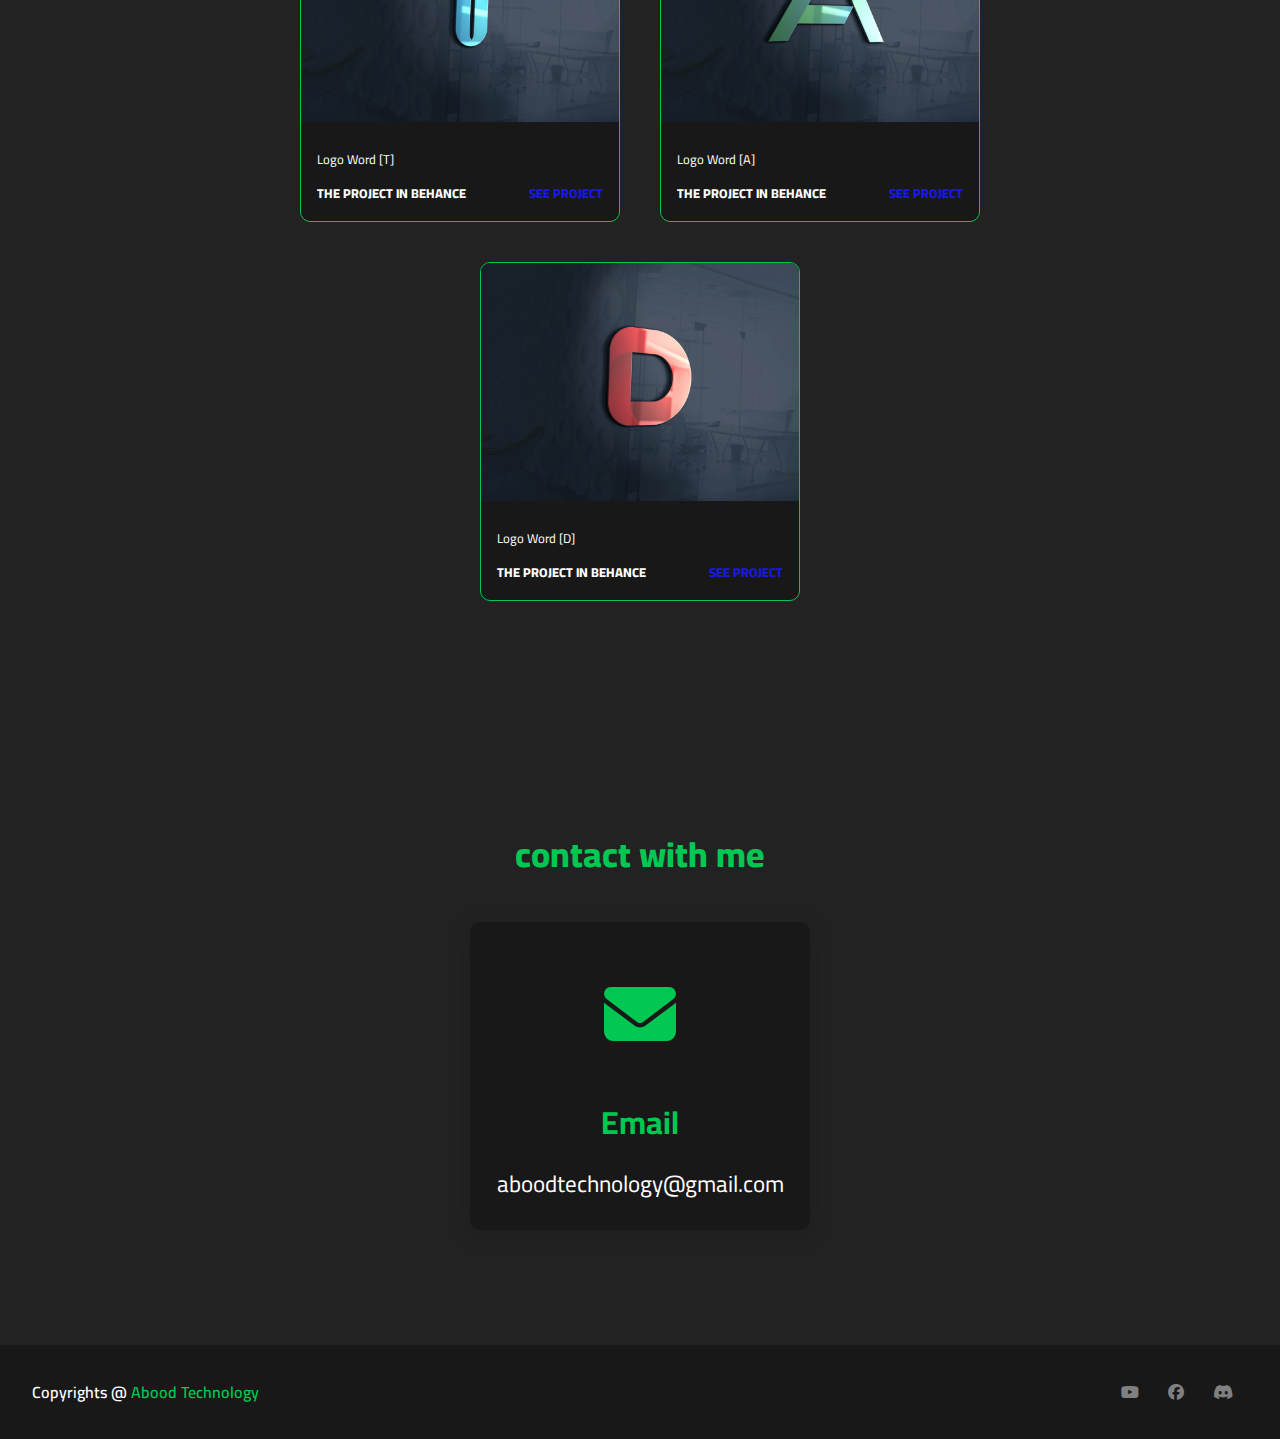
==== commit c507b47b: "Update index.html" ====
--- a/index.html
+++ b/index.html
@@ -69,13 +69,13 @@
             <div class="content">
                 <div class="project-card">
                     <div class="project-image">
-                        <img src="Project imge/logo_01.jpg" />
+                        <img src="Project imge/Snapchat-648174974.jpg" />
                     </div>
                     <div class="project-info">
-                        <p class="project-category">Logo Word [MT]</p>
+                        <p class="project-category">يونس عطاالله</p>
                         <strong class="project-title">
-                            <span>The project IN Behance</span>
-                            <a href="https://www.behance.net/gallery/142444885/logo-1/modules/804755273" class="see-project" target="_blank">See Project</a>
+                            <span>صفحتي على الفيسبوك كل عام وانت بخير</span>
+                            <a href="https://www.facebook.com/profile.php?id=100073538238923&mibextid=ZbWKwL" class="see-project" target="_blank">See Project</a>
                         </strong>
                     </div>
                 </div>
--- a/style.css
+++ b/style.css
@@ -243,7 +243,6 @@
     font-size: 23px;
     color: #fff;
 }
-
 .info a:hover{
  color: blue;   
 }
@@ -272,6 +271,7 @@
         padding: 12px 20px;
     }
 
+
     .navigation a{
         padding-left: 10px;
     }
@@ -296,7 +296,9 @@
         flex-direction: column;
         align-items: center;
     }
-
+    .info a{
+        font-size: 12px;
+    }
 }
 
 @media (max-width:641px){
@@ -306,6 +308,7 @@
 
     .web-name{
         font-size: 8px;
+        text-align: center;
     }
     
     .main-content h2{
@@ -315,6 +318,9 @@
     .main-content h3{
         font-size: 1.4em;
     }
+    .info a{
+        font-size: 12px;
+    }
 }
 
 @media (max-width:300px){
@@ -327,4 +333,7 @@
         font-size: 8px;
      
     }
-}
+    .info a{
+        font-size: 10px;
+    }
+}
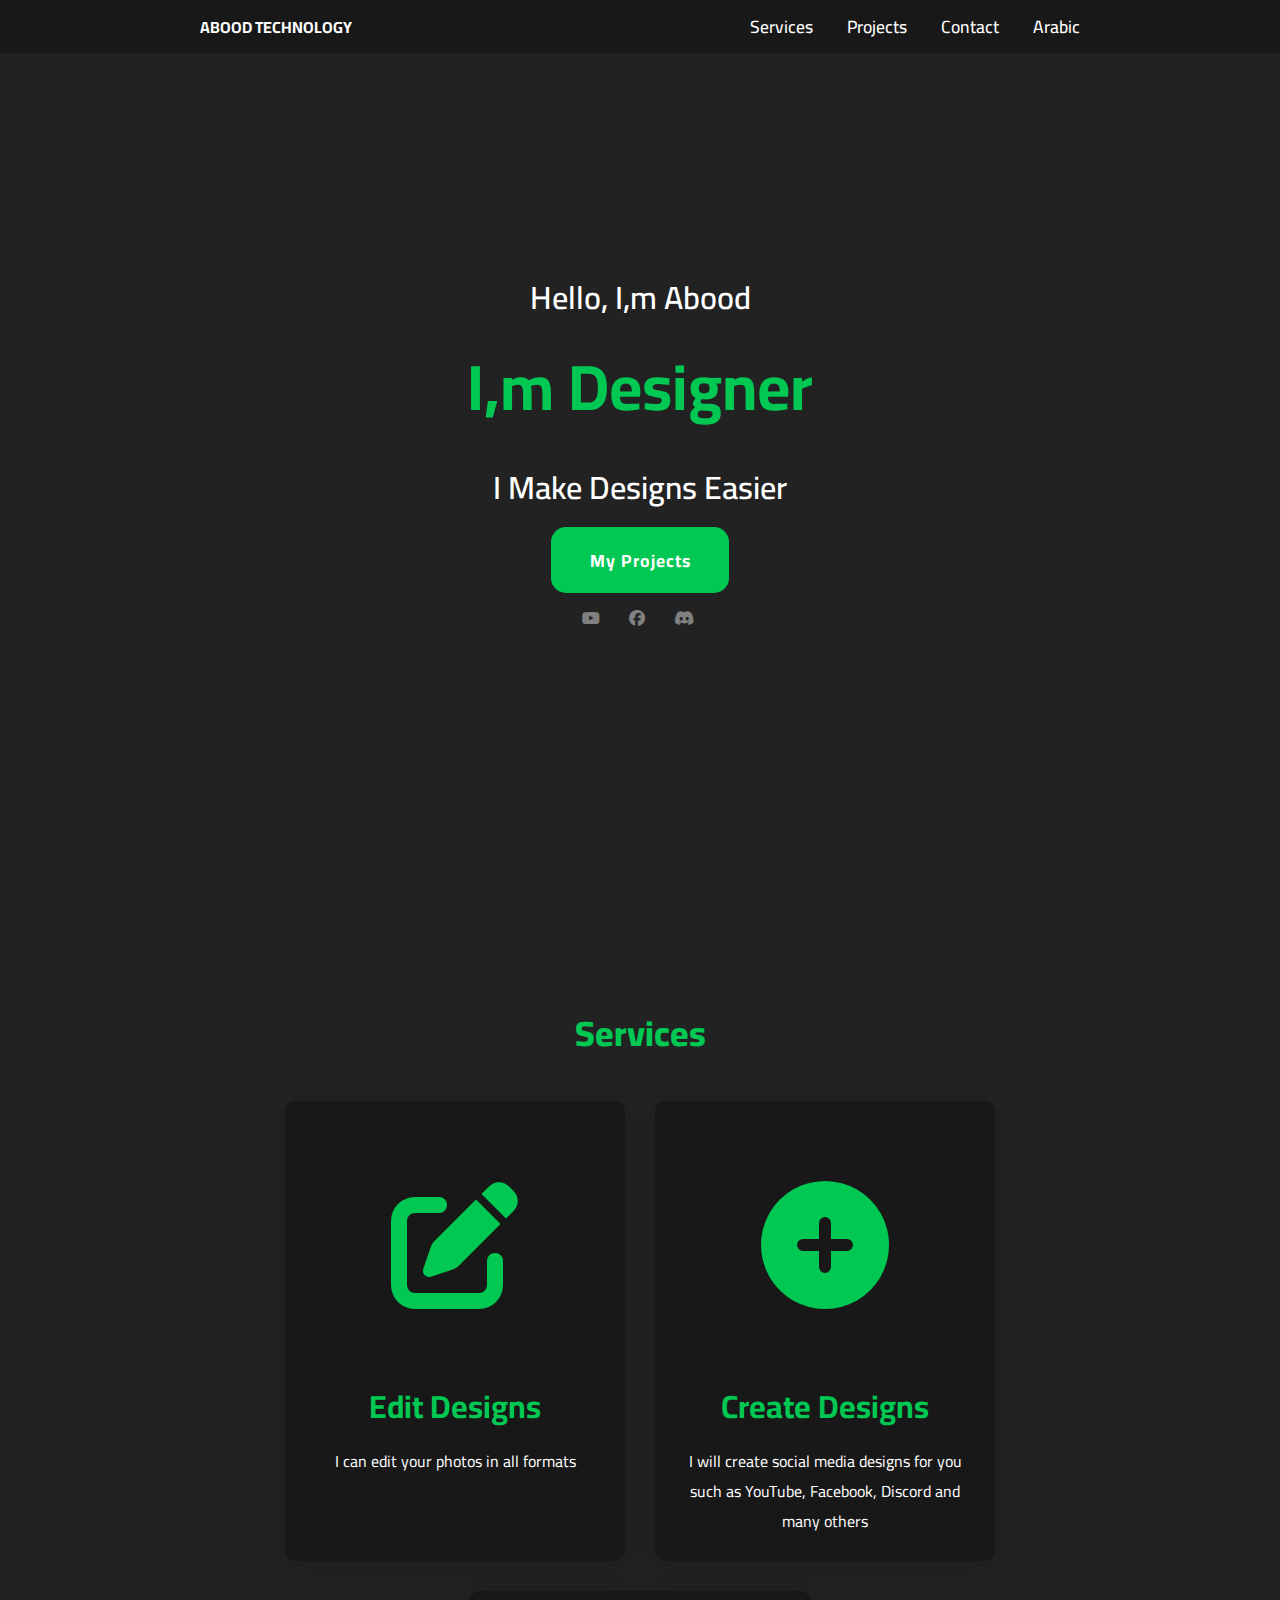
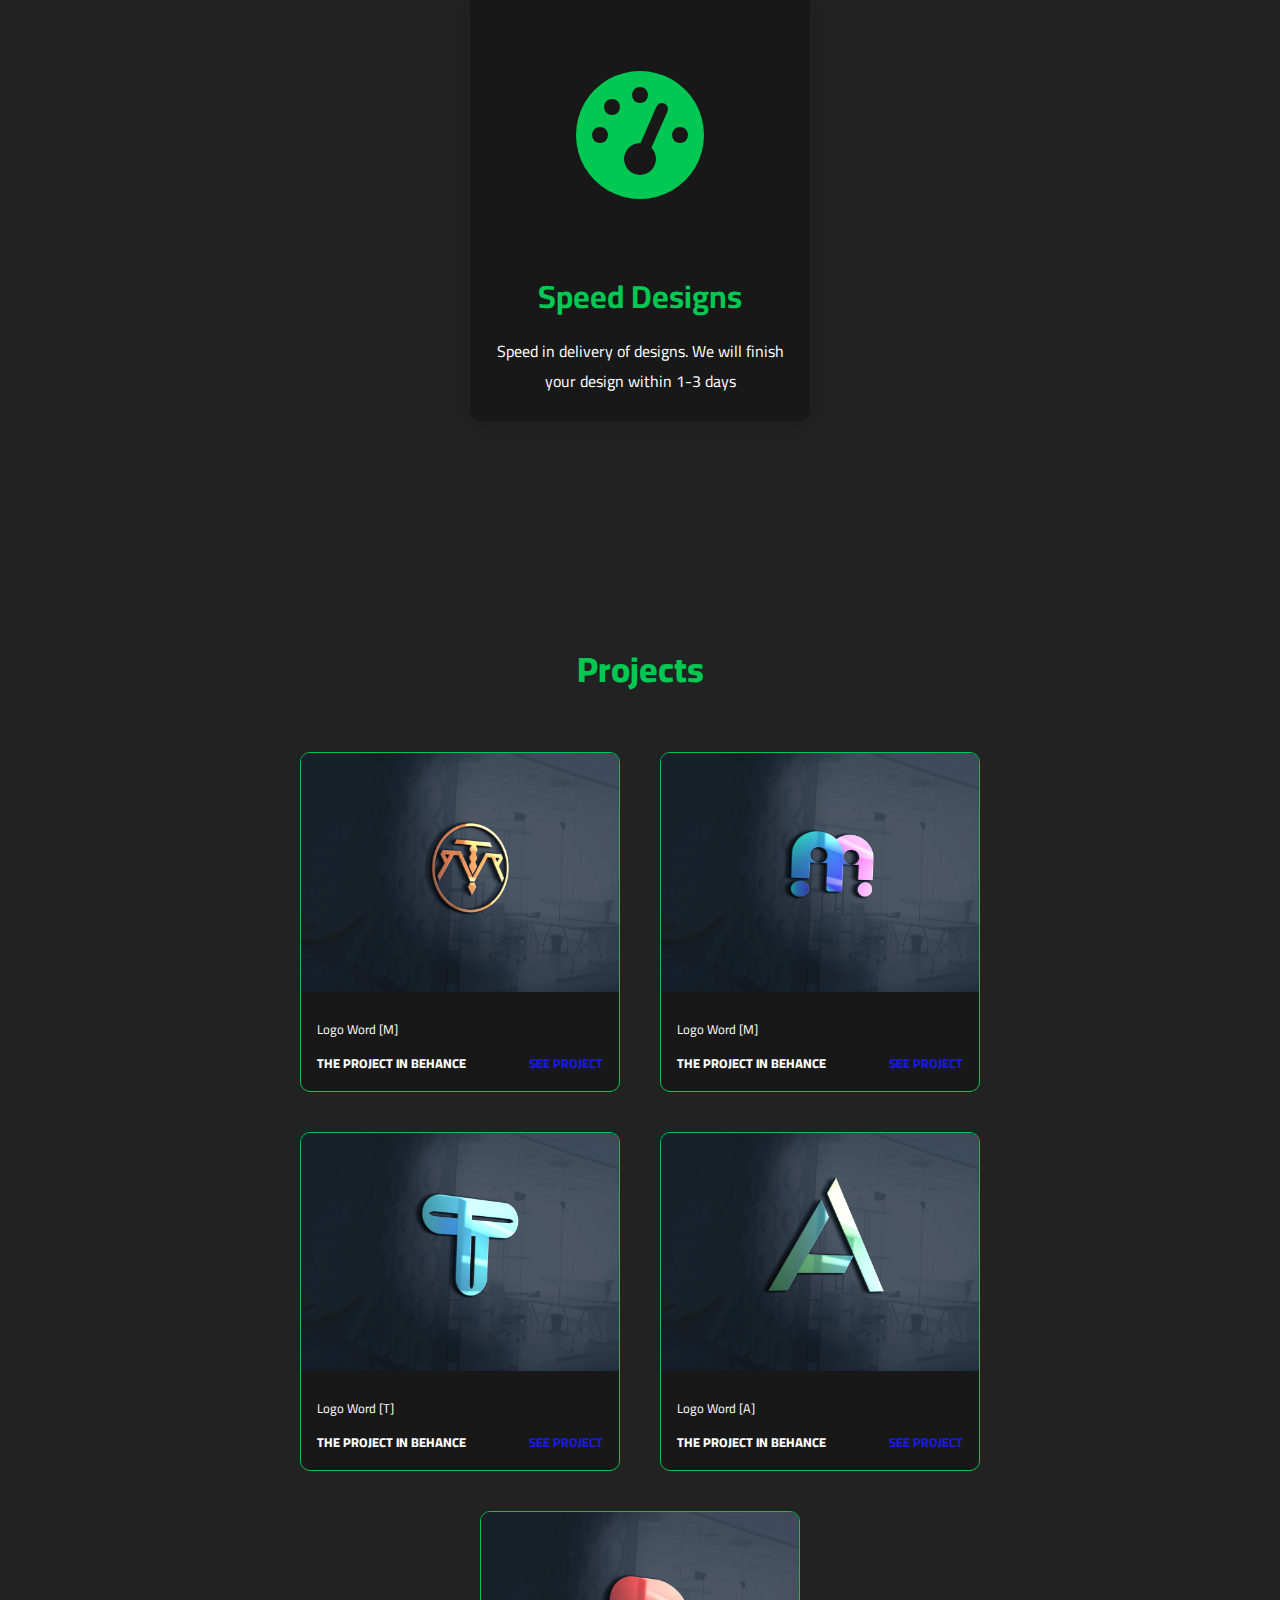
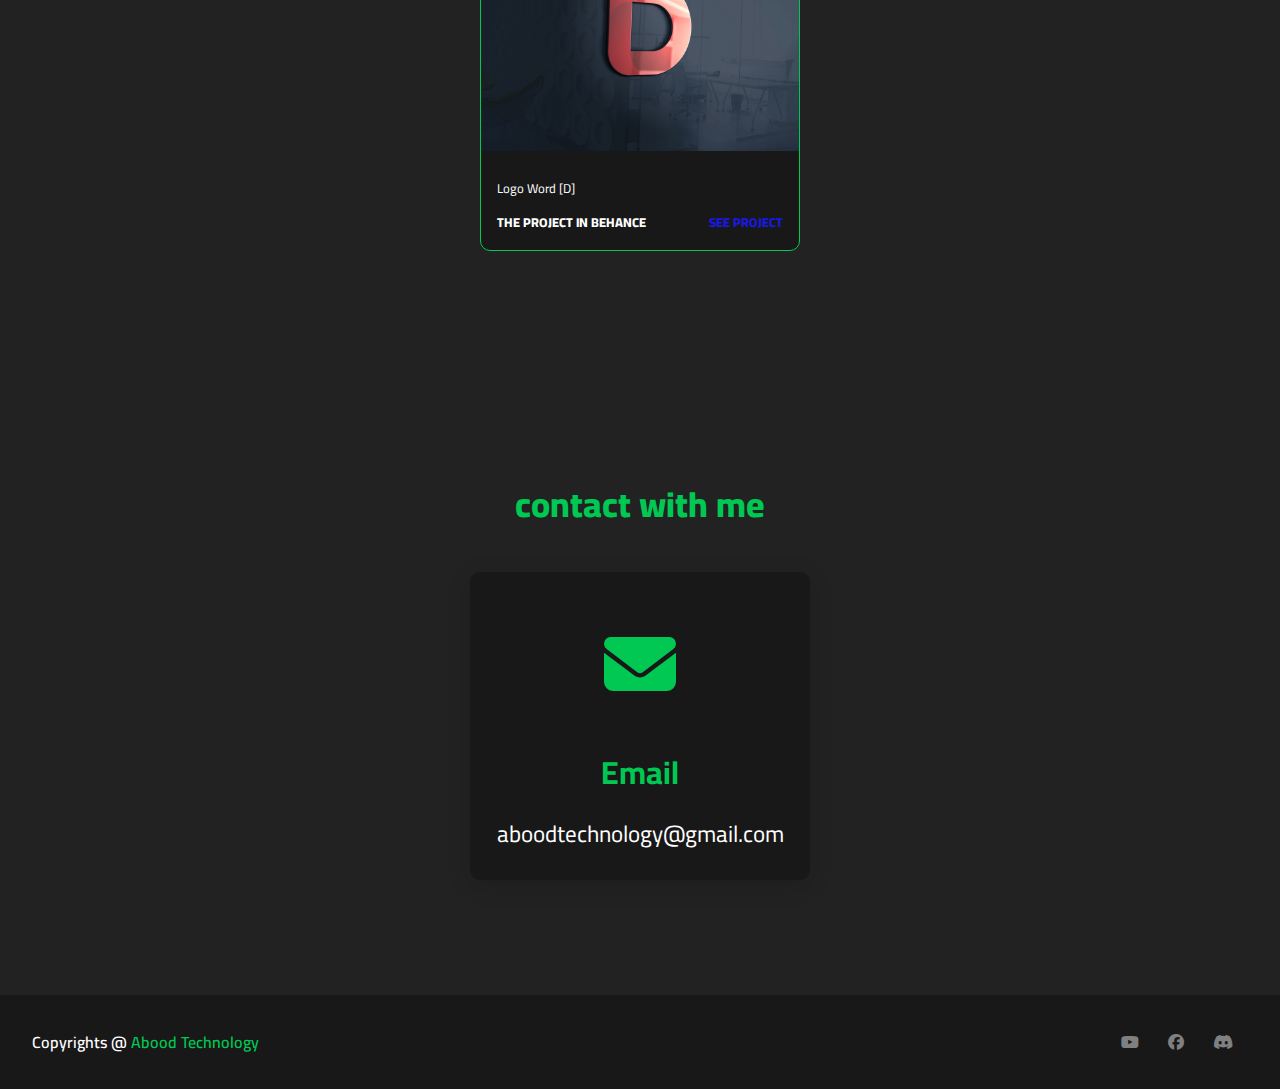
==== commit 28972cc9: "Update index.html" ====
--- a/index.html
+++ b/index.html
@@ -69,13 +69,13 @@
             <div class="content">
                 <div class="project-card">
                     <div class="project-image">
-                        <img src="Project imge/Snapchat-648174974.jpg" />
+                        <img src="Project imge/logo_01.jpg" />
                     </div>
                     <div class="project-info">
-                        <p class="project-category">يونس عطاالله</p>
+                        <p class="project-category">Logo Word [M]</p>
                         <strong class="project-title">
-                            <span>صفحتي على الفيسبوك كل عام وانت بخير</span>
-                            <a href="https://www.facebook.com/profile.php?id=100073538238923&mibextid=ZbWKwL" class="see-project" target="_blank">See Project</a>
+                            <span>The project IN Behance</span>
+                            <a href="https://www.behance.net/gallery/142445319/logo-4/modules/804757777" class="see-project" target="_blank">See Project</a>
                         </strong>
                     </div>
                 </div>
